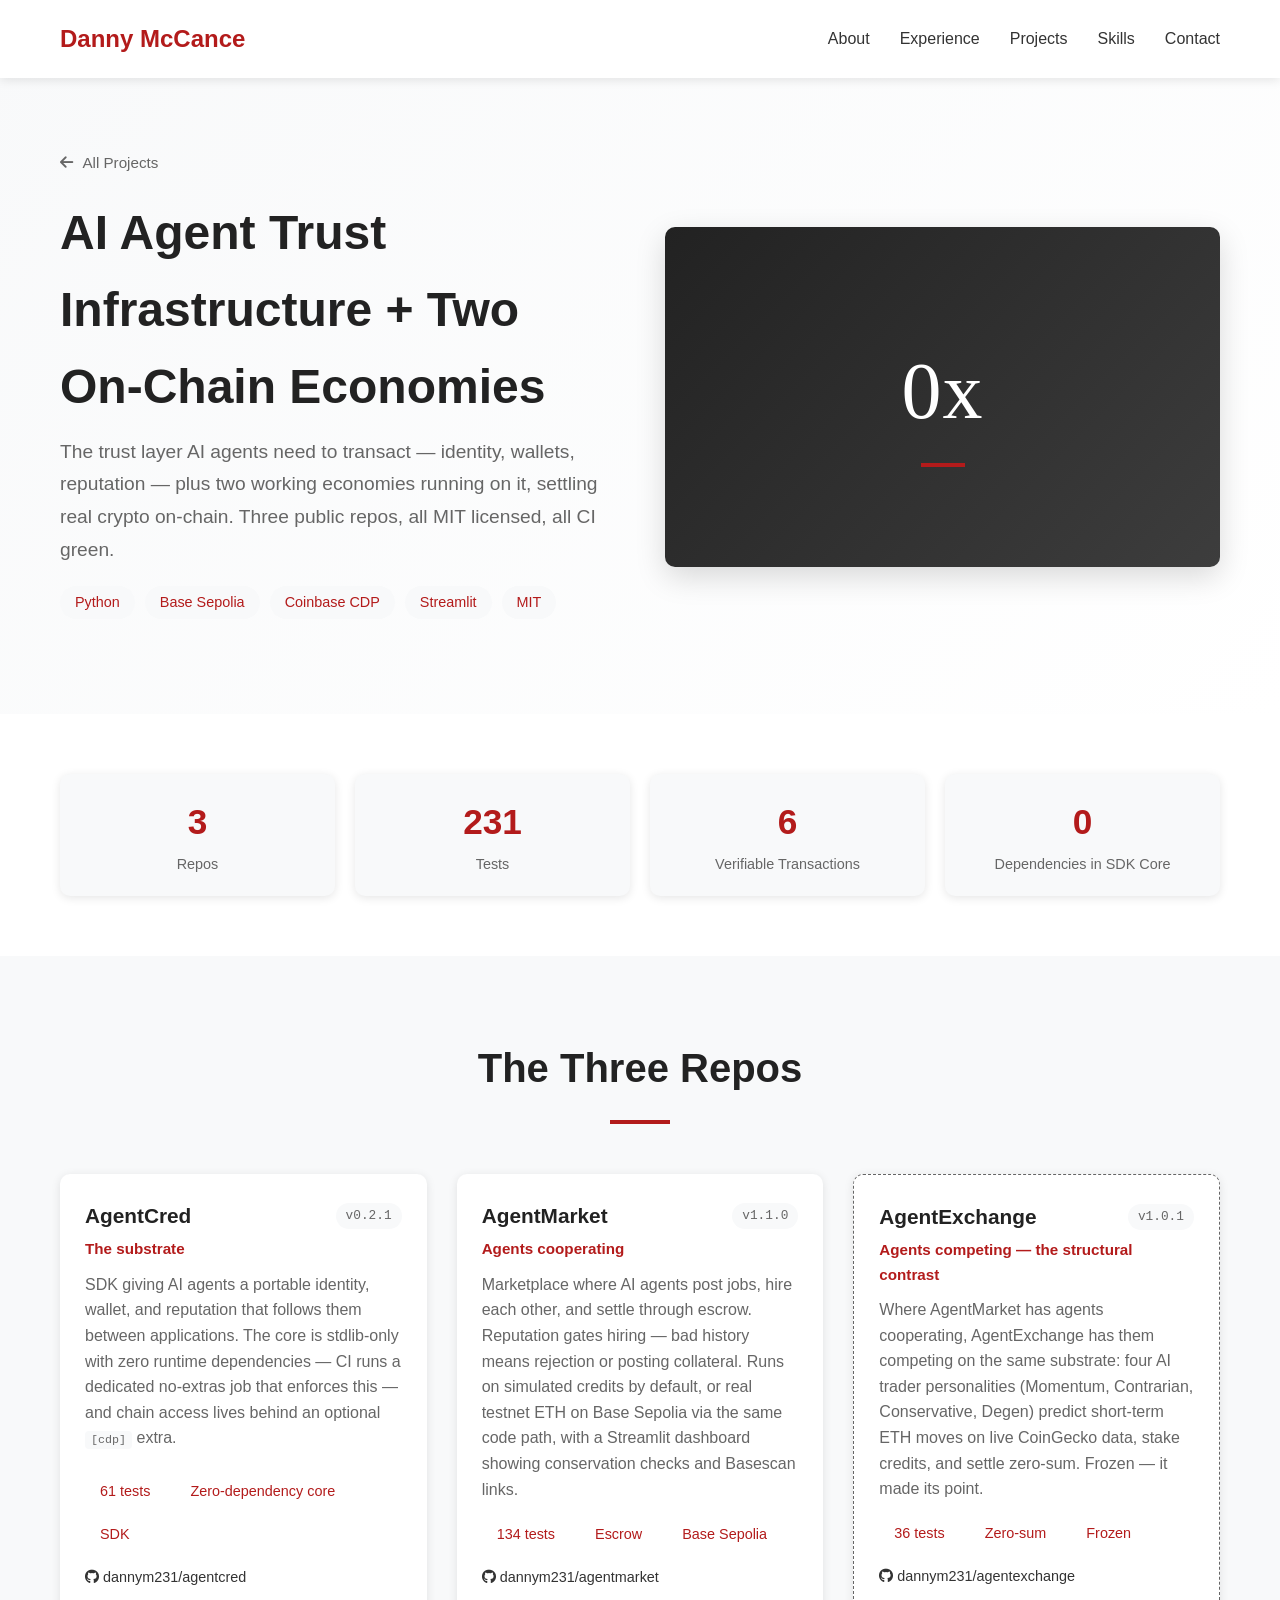
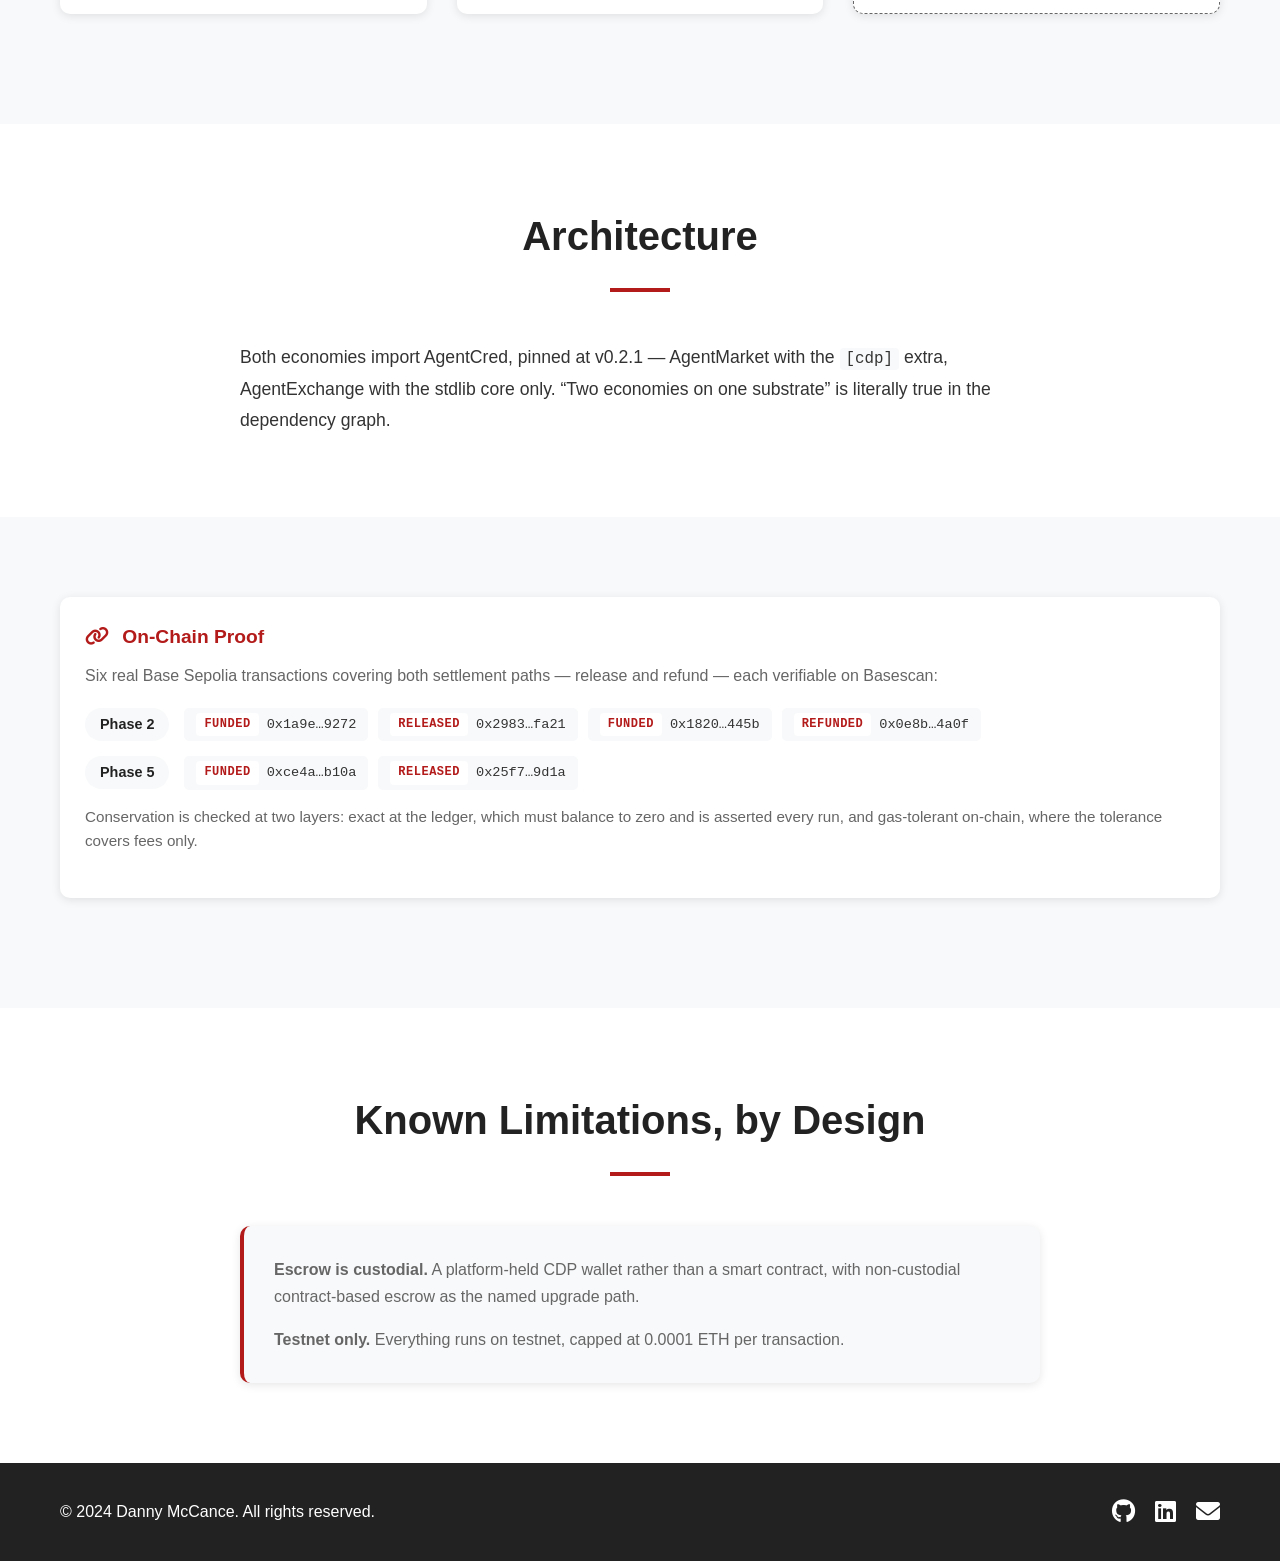
==== agents.html @ 8137386f "Equalize projects grid; move agent infrastructure to detail page Co-Authored-By: Claude Fable 5 <nor" ====
<!DOCTYPE html>
<html lang="en">
<head>
    <meta charset="UTF-8">
    <meta name="viewport" content="width=device-width, initial-scale=1.0">
    <title>AI Agent Trust Infrastructure | Danny McCance</title>
    <link rel="stylesheet" href="styles.css">
    <link rel="stylesheet" href="https://cdnjs.cloudflare.com/ajax/libs/font-awesome/6.0.0/css/all.min.css">
</head>
<body>
    <!-- Navigation -->
    <nav class="navbar">
        <div class="container">
            <div class="nav-brand"><a href="index.html">Danny McCance</a></div>
            <ul class="nav-menu">
                <li><a href="index.html#about">About</a></li>
                <li><a href="index.html#experience">Experience</a></li>
                <li><a href="index.html#projects">Projects</a></li>
                <li><a href="index.html#skills">Skills</a></li>
                <li><a href="index.html#contact">Contact</a></li>
            </ul>
            <div class="hamburger">
                <span></span>
                <span></span>
                <span></span>
            </div>
        </div>
    </nav>

    <!-- Project Hero -->
    <section class="project-hero">
        <div class="container">
            <div class="project-hero-grid">
                <div class="project-hero-copy">
                    <a href="index.html#projects" class="back-link"><i class="fas fa-arrow-left"></i> All Projects</a>
                    <h1>AI Agent Trust Infrastructure + Two On-Chain Economies</h1>
                    <p class="project-hero-tagline">The trust layer AI agents need to transact &mdash; identity, wallets, reputation &mdash; plus two working economies running on it, settling real crypto on-chain. Three public repos, all MIT licensed, all CI green.</p>
                    <div class="project-tags">
                        <span class="tag">Python</span>
                        <span class="tag">Base Sepolia</span>
                        <span class="tag">Coinbase CDP</span>
                        <span class="tag">Streamlit</span>
                        <span class="tag">MIT</span>
                    </div>
                </div>
                <div class="project-hero-mark">
                    <span class="monogram-mark">0x</span>
                </div>
            </div>
        </div>
    </section>

    <!-- Stats -->
    <section class="tl-stats">
        <div class="container">
            <div class="featured-stats">
                <div class="stat">
                    <span class="stat-number">3</span>
                    <span class="stat-label">Repos</span>
                </div>
                <div class="stat">
                    <span class="stat-number">231</span>
                    <span class="stat-label">Tests</span>
                </div>
                <div class="stat">
                    <span class="stat-number">6</span>
                    <span class="stat-label">Verifiable Transactions</span>
                </div>
                <div class="stat">
                    <span class="stat-number">0</span>
                    <span class="stat-label">Dependencies in SDK Core</span>
                </div>
            </div>
        </div>
    </section>

    <!-- The Three Repos -->
    <section class="tl-section tl-section-alt">
        <div class="container">
            <h2 class="section-title">The Three Repos</h2>
            <div class="featured-repos">
                <div class="repo-card">
                    <div class="repo-card-header">
                        <h4><a href="https://github.com/dannym231/agentcred" target="_blank">AgentCred</a></h4>
                        <span class="repo-version">v0.2.1</span>
                    </div>
                    <p class="repo-role">The substrate</p>
                    <p>SDK giving AI agents a portable identity, wallet, and reputation that follows them between applications. The core is stdlib-only with zero runtime dependencies &mdash; CI runs a dedicated no-extras job that enforces this &mdash; and chain access lives behind an optional <code>[cdp]</code> extra.</p>
                    <div class="project-tags">
                        <span class="tag">61 tests</span>
                        <span class="tag">Zero-dependency core</span>
                        <span class="tag">SDK</span>
                    </div>
                    <a href="https://github.com/dannym231/agentcred" target="_blank" class="repo-link"><i class="fab fa-github"></i> dannym231/agentcred</a>
                </div>

                <div class="repo-card">
                    <div class="repo-card-header">
                        <h4><a href="https://github.com/dannym231/agentmarket" target="_blank">AgentMarket</a></h4>
                        <span class="repo-version">v1.1.0</span>
                    </div>
                    <p class="repo-role">Agents cooperating</p>
                    <p>Marketplace where AI agents post jobs, hire each other, and settle through escrow. Reputation gates hiring &mdash; bad history means rejection or posting collateral. Runs on simulated credits by default, or real testnet ETH on Base Sepolia via the same code path, with a Streamlit dashboard showing conservation checks and Basescan links.</p>
                    <div class="project-tags">
                        <span class="tag">134 tests</span>
                        <span class="tag">Escrow</span>
                        <span class="tag">Base Sepolia</span>
                    </div>
                    <a href="https://github.com/dannym231/agentmarket" target="_blank" class="repo-link"><i class="fab fa-github"></i> dannym231/agentmarket</a>
                </div>

                <div class="repo-card repo-card-contrast">
                    <div class="repo-card-header">
                        <h4><a href="https://github.com/dannym231/agentexchange" target="_blank">AgentExchange</a></h4>
                        <span class="repo-version">v1.0.1</span>
                    </div>
                    <p class="repo-role">Agents competing &mdash; the structural contrast</p>
                    <p>Where AgentMarket has agents cooperating, AgentExchange has them competing on the same substrate: four AI trader personalities (Momentum, Contrarian, Conservative, Degen) predict short-term ETH moves on live CoinGecko data, stake credits, and settle zero-sum. Frozen &mdash; it made its point.</p>
                    <div class="project-tags">
                        <span class="tag">36 tests</span>
                        <span class="tag">Zero-sum</span>
                        <span class="tag">Frozen</span>
                    </div>
                    <a href="https://github.com/dannym231/agentexchange" target="_blank" class="repo-link"><i class="fab fa-github"></i> dannym231/agentexchange</a>
                </div>
            </div>
        </div>
    </section>

    <!-- Architecture -->
    <section class="tl-section">
        <div class="container">
            <h2 class="section-title">Architecture</h2>
            <div class="tl-copy">
                <p>Both economies import AgentCred, pinned at v0.2.1 &mdash; AgentMarket with the <code>[cdp]</code> extra, AgentExchange with the stdlib core only. &ldquo;Two economies on one substrate&rdquo; is literally true in the dependency graph.</p>
            </div>
        </div>
    </section>

    <!-- On-Chain Proof -->
    <section class="tl-section tl-section-alt">
        <div class="container">
            <div class="featured-proof">
                <h4><i class="fas fa-link"></i> On-Chain Proof</h4>
                <p>Six real Base Sepolia transactions covering both settlement paths &mdash; release and refund &mdash; each verifiable on Basescan:</p>
                <div class="proof-group">
                    <span class="proof-phase">Phase 2</span>
                    <div class="proof-txs">
                        <a href="https://sepolia.basescan.org/tx/0x1a9ec6b26e33aeac10bbfc5f1bb254f40fa58e9c7fcd6f5224a4436b2e0f9272" target="_blank" class="tx-link"><span class="tx-type">funded</span> 0x1a9e&hellip;9272</a>
                        <a href="https://sepolia.basescan.org/tx/0x29834de3c2b4ef72f73c0fceb7e240826e1bbd9881af7c8388a75df9b3e3fa21" target="_blank" class="tx-link"><span class="tx-type">released</span> 0x2983&hellip;fa21</a>
                        <a href="https://sepolia.basescan.org/tx/0x1820e0d8597eaa67014adb64ee9dcae724728e80aa511e9c59abb3653e0a445b" target="_blank" class="tx-link"><span class="tx-type">funded</span> 0x1820&hellip;445b</a>
                        <a href="https://sepolia.basescan.org/tx/0x0e8bf0d8396756cc6539a08560695b03f70041f39041225859ef45136e7c4a0f" target="_blank" class="tx-link"><span class="tx-type">refunded</span> 0x0e8b&hellip;4a0f</a>
                    </div>
                </div>
                <div class="proof-group">
                    <span class="proof-phase">Phase 5</span>
                    <div class="proof-txs">
                        <a href="https://sepolia.basescan.org/tx/0xce4a8d7babf475e6ec5731769fee5d4ec80dd61cd23fb9d46d0c4893247ab10a" target="_blank" class="tx-link"><span class="tx-type">funded</span> 0xce4a&hellip;b10a</a>
                        <a href="https://sepolia.basescan.org/tx/0x25f7062be7f5a3debef3d49a5446a9d9dc4d3f5c49d5675e30c3afc9592d9d1a" target="_blank" class="tx-link"><span class="tx-type">released</span> 0x25f7&hellip;9d1a</a>
                    </div>
                </div>
                <p class="proof-note">Conservation is checked at two layers: exact at the ledger, which must balance to zero and is asserted every run, and gas-tolerant on-chain, where the tolerance covers fees only.</p>
            </div>
        </div>
    </section>

    <!-- Known Limitations -->
    <section class="tl-section">
        <div class="container">
            <h2 class="section-title">Known Limitations, by Design</h2>
            <div class="limitations-card">
                <p><strong>Escrow is custodial.</strong> A platform-held CDP wallet rather than a smart contract, with non-custodial contract-based escrow as the named upgrade path.</p>
                <p><strong>Testnet only.</strong> Everything runs on testnet, capped at 0.0001 ETH per transaction.</p>
            </div>
        </div>
    </section>

    <!-- Footer -->
    <footer class="footer">
        <div class="container">
            <p>&copy; 2024 Danny McCance. All rights reserved.</p>
            <div class="footer-links">
                <a href="https://github.com/dannym231" target="_blank" aria-label="GitHub"><i class="fab fa-github"></i></a>
                <a href="https://www.linkedin.com/in/danny-mccance-0ab602261" target="_blank" aria-label="LinkedIn"><i class="fab fa-linkedin"></i></a>
                <a href="mailto:mccancedanny1@gmail.com" aria-label="Email"><i class="fas fa-envelope"></i></a>
            </div>
        </div>
    </footer>

    <script src="script.js"></script>
</body>
</html>
---- styles.css ----
/* ===== CSS Variables ===== */
:root {
    --primary-color: #B31B1B; /* Cornell Red */
    --secondary-color: #222222;
    --accent-color: #F7F7F7;
    --text-color: #333333;
    --text-light: #666666;
    --bg-color: #ffffff;
    --bg-alt: #f8f9fa;
    --shadow: 0 2px 10px rgba(0, 0, 0, 0.1);
    --shadow-lg: 0 10px 30px rgba(0, 0, 0, 0.15);
    --transition: all 0.3s ease;
}

/* ===== Global Styles ===== */
* {
    margin: 0;
    padding: 0;
    box-sizing: border-box;
}

html {
    scroll-behavior: smooth;
}

@media (prefers-reduced-motion: reduce) {
    html {
        scroll-behavior: auto;
    }
}

body {
    font-family: -apple-system, BlinkMacSystemFont, 'Segoe UI', Roboto, Oxygen, Ubuntu, Cantarell, sans-serif;
    line-height: 1.6;
    color: var(--text-color);
    background-color: var(--bg-color);
}

.container {
    max-width: 1200px;
    margin: 0 auto;
    padding: 0 20px;
}

section {
    padding: 80px 0;
}

.section-title {
    font-size: 2.5rem;
    margin-bottom: 50px;
    text-align: center;
    color: var(--secondary-color);
    position: relative;
}

.section-title::after {
    content: '';
    display: block;
    width: 60px;
    height: 4px;
    background: var(--primary-color);
    margin: 20px auto 0;
}

/* ===== Navigation ===== */
.navbar {
    position: fixed;
    top: 0;
    width: 100%;
    background: rgba(255, 255, 255, 0.98);
    box-shadow: var(--shadow);
    z-index: 1000;
    transition: var(--transition);
}

.navbar .container {
    display: flex;
    justify-content: space-between;
    align-items: center;
    padding: 20px;
}

.nav-brand {
    font-size: 1.5rem;
    font-weight: bold;
    color: var(--primary-color);
}

.nav-menu {
    display: flex;
    list-style: none;
    gap: 30px;
}

.nav-menu a {
    text-decoration: none;
    color: var(--text-color);
    font-weight: 500;
    transition: var(--transition);
}

.nav-menu a:hover {
    color: var(--primary-color);
}

.hamburger {
    display: none;
    flex-direction: column;
    cursor: pointer;
    gap: 5px;
}

.hamburger span {
    width: 25px;
    height: 3px;
    background: var(--text-color);
    transition: var(--transition);
}

/* ===== Hero Section ===== */
.hero {
    min-height: 100vh;
    display: flex;
    align-items: center;
    background: linear-gradient(135deg, var(--bg-alt) 0%, var(--bg-color) 100%);
    padding-top: 80px;
}

.hero-content {
    text-align: center;
}

.hero h1 {
    font-size: 3.5rem;
    margin-bottom: 10px;
    color: var(--secondary-color);
}

.hero h2 {
    font-size: 1.8rem;
    color: var(--text-light);
    margin-bottom: 20px;
    font-weight: 400;
}

.highlight {
    color: var(--primary-color);
    position: relative;
}

.hero-description {
    font-size: 1.2rem;
    color: var(--text-light);
    max-width: 600px;
    margin: 20px auto 40px;
}

.hero-buttons {
    display: flex;
    gap: 20px;
    justify-content: center;
    margin-bottom: 40px;
}

.btn {
    padding: 12px 30px;
    border-radius: 5px;
    text-decoration: none;
    font-weight: 600;
    transition: var(--transition);
    display: inline-block;
}

.btn-primary {
    background: var(--primary-color);
    color: white;
}

.btn-primary:hover {
    background: #8B1616;
    transform: translateY(-2px);
    box-shadow: var(--shadow-lg);
}

.btn-secondary {
    background: transparent;
    color: var(--primary-color);
    border: 2px solid var(--primary-color);
}

.btn-secondary:hover {
    background: var(--primary-color);
    color: white;
}

.social-links {
    display: flex;
    gap: 20px;
    justify-content: center;
}

.social-links a {
    width: 50px;
    height: 50px;
    border-radius: 50%;
    background: var(--bg-alt);
    display: flex;
    align-items: center;
    justify-content: center;
    color: var(--text-color);
    font-size: 1.3rem;
    transition: var(--transition);
}

.social-links a:hover {
    background: var(--primary-color);
    color: white;
    transform: translateY(-5px);
}

/* ===== About Section ===== */
.about {
    background: var(--bg-color);
}

.about-content {
    max-width: 800px;
    margin: 0 auto;
}

.about-text p {
    font-size: 1.1rem;
    margin-bottom: 20px;
    color: var(--text-color);
    line-height: 1.8;
}

.education {
    margin-top: 40px;
    padding: 30px;
    background: var(--bg-alt);
    border-radius: 10px;
    border-left: 4px solid var(--primary-color);
}

.education h3 {
    color: var(--primary-color);
    margin-bottom: 20px;
    font-size: 1.5rem;
}

.education-item h4 {
    font-size: 1.3rem;
    color: var(--secondary-color);
    margin-bottom: 5px;
}

.education-item p {
    color: var(--text-light);
    margin-bottom: 10px;
}

.education-item .date {
    font-style: italic;
    color: var(--text-light);
}

/* ===== Experience Section ===== */
.experience {
    background: var(--bg-alt);
}

.timeline {
    max-width: 800px;
    margin: 0 auto;
    position: relative;
}

.timeline::before {
    content: '';
    position: absolute;
    left: 20px;
    top: 0;
    bottom: 0;
    width: 2px;
    background: var(--primary-color);
}

.timeline-item {
    position: relative;
    padding-left: 60px;
    margin-bottom: 40px;
}

.timeline-marker {
    position: absolute;
    left: 11px;
    top: 0;
    width: 20px;
    height: 20px;
    border-radius: 50%;
    background: var(--primary-color);
    border: 4px solid var(--bg-alt);
}

.timeline-content {
    background: var(--bg-color);
    padding: 25px;
    border-radius: 8px;
    box-shadow: var(--shadow);
}

.timeline-content h3 {
    color: var(--primary-color);
    margin-bottom: 5px;
    font-size: 1.3rem;
}

.timeline-content h4 {
    color: var(--secondary-color);
    margin-bottom: 10px;
    font-weight: 600;
}

.timeline-content .date {
    color: var(--text-light);
    font-style: italic;
    margin-bottom: 15px;
    display: block;
}

.timeline-content ul {
    list-style-position: inside;
    color: var(--text-color);
}

.timeline-content li {
    margin-bottom: 8px;
    line-height: 1.6;
}

/* ===== Projects Section ===== */
.projects {
    background: var(--bg-color);
}

.projects-grid {
    display: grid;
    grid-template-columns: repeat(2, 1fr);
    gap: 30px;
}

.project-card {
    background: var(--bg-color);
    border-radius: 10px;
    overflow: hidden;
    box-shadow: var(--shadow);
    transition: var(--transition);
}

.project-card:hover {
    transform: translateY(-10px);
    box-shadow: var(--shadow-lg);
}

.project-image {
    position: relative;
    height: 200px;
    background: var(--bg-alt);
    overflow: hidden;
}

.project-image img {
    width: 100%;
    height: 100%;
    object-fit: cover;
    transition: var(--transition);
}

.project-card:hover .project-image img {
    transform: scale(1.1);
}

.project-overlay {
    position: absolute;
    top: 0;
    left: 0;
    right: 0;
    bottom: 0;
    background: rgba(179, 27, 27, 0.9);
    display: flex;
    align-items: center;
    justify-content: center;
    gap: 20px;
    opacity: 0;
    transition: var(--transition);
}

.project-card:hover .project-overlay {
    opacity: 1;
}

.project-link {
    width: 50px;
    height: 50px;
    border-radius: 50%;
    background: white;
    display: flex;
    align-items: center;
    justify-content: center;
    color: var(--primary-color);
    transition: var(--transition);
}

.project-link:hover {
    transform: scale(1.1);
}

.project-info {
    padding: 25px;
}

.project-info h3 {
    color: var(--secondary-color);
    margin-bottom: 10px;
    font-size: 1.3rem;
}

.project-info p {
    color: var(--text-light);
    margin-bottom: 15px;
    line-height: 1.6;
}

.project-tags {
    display: flex;
    flex-wrap: wrap;
    gap: 10px;
}

.tag {
    padding: 5px 15px;
    background: var(--bg-alt);
    color: var(--primary-color);
    border-radius: 20px;
    font-size: 0.9rem;
    font-weight: 500;
}

/* ===== Featured Stats & Repo Cards (agents.html) ===== */
.featured-stats {
    display: grid;
    grid-template-columns: repeat(auto-fit, minmax(150px, 1fr));
    gap: 20px;
    margin: 30px 0;
}

.stat {
    background: var(--bg-color);
    border-radius: 10px;
    box-shadow: var(--shadow);
    padding: 20px;
    text-align: center;
}

.stat-number {
    display: block;
    font-size: 2.2rem;
    font-weight: bold;
    color: var(--primary-color);
}

.stat-label {
    color: var(--text-light);
    font-size: 0.9rem;
}

.featured-repos {
    display: grid;
    grid-template-columns: repeat(auto-fit, minmax(280px, 1fr));
    gap: 30px;
    margin-bottom: 30px;
}

.repo-card {
    background: var(--bg-color);
    border-radius: 10px;
    box-shadow: var(--shadow);
    padding: 25px;
    transition: var(--transition);
    display: flex;
    flex-direction: column;
}

.repo-card:hover {
    transform: translateY(-5px);
    box-shadow: var(--shadow-lg);
}

.repo-card-contrast {
    border: 1px dashed var(--text-light);
}

.repo-card-header {
    display: flex;
    justify-content: space-between;
    align-items: center;
    margin-bottom: 5px;
}

.repo-card-header h4 {
    font-size: 1.3rem;
}

.repo-card-header h4 a {
    color: var(--secondary-color);
    text-decoration: none;
    transition: var(--transition);
}

.repo-card-header h4 a:hover {
    color: var(--primary-color);
}

.repo-version {
    padding: 3px 10px;
    background: var(--bg-alt);
    color: var(--text-light);
    border-radius: 20px;
    font-size: 0.8rem;
    font-family: 'SF Mono', Menlo, Consolas, monospace;
}

.repo-role {
    color: var(--primary-color);
    font-weight: 600;
    font-size: 0.95rem;
    margin-bottom: 10px;
}

.repo-card > p:not(.repo-role) {
    color: var(--text-light);
    line-height: 1.6;
    margin-bottom: 15px;
    flex-grow: 1;
}

.repo-card code {
    background: var(--bg-alt);
    padding: 2px 6px;
    border-radius: 4px;
    font-size: 0.9em;
}

.repo-card .project-tags {
    margin-bottom: 15px;
}

.repo-card .tag {
    background: var(--bg-alt);
}

.repo-link {
    color: var(--text-color);
    text-decoration: none;
    font-size: 0.9rem;
    font-weight: 500;
    transition: var(--transition);
}

.repo-link:hover {
    color: var(--primary-color);
}

.featured-proof {
    background: var(--bg-color);
    border-radius: 10px;
    box-shadow: var(--shadow);
    padding: 25px;
    margin-bottom: 30px;
}

.featured-proof h4 {
    color: var(--primary-color);
    font-size: 1.2rem;
    margin-bottom: 10px;
}

.featured-proof h4 i {
    margin-right: 8px;
}

.featured-proof > p {
    color: var(--text-light);
    margin-bottom: 20px;
}

.proof-group {
    display: flex;
    align-items: flex-start;
    gap: 15px;
    margin-bottom: 15px;
    flex-wrap: wrap;
}

.proof-phase {
    flex-shrink: 0;
    padding: 5px 15px;
    background: var(--bg-alt);
    color: var(--secondary-color);
    border-radius: 20px;
    font-size: 0.9rem;
    font-weight: 600;
}

.proof-txs {
    display: flex;
    flex-wrap: wrap;
    gap: 10px;
}

.tx-link {
    display: inline-flex;
    align-items: center;
    gap: 8px;
    padding: 5px 12px;
    background: var(--bg-alt);
    border-radius: 5px;
    color: var(--text-color);
    text-decoration: none;
    font-family: 'SF Mono', Menlo, Consolas, monospace;
    font-size: 0.85rem;
    transition: var(--transition);
}

.tx-link:hover {
    background: var(--primary-color);
    color: white;
}

.tx-link:hover .tx-type {
    background: white;
}

.tx-type {
    padding: 2px 8px;
    background: var(--bg-color);
    color: var(--primary-color);
    border-radius: 4px;
    font-size: 0.75rem;
    font-weight: 600;
    text-transform: uppercase;
    letter-spacing: 0.5px;
    transition: var(--transition);
}

.proof-note {
    color: var(--text-light);
    font-size: 0.95rem;
    line-height: 1.6;
    margin-top: 10px;
}

/* ===== Project Card Actions ===== */
.btn-sm {
    padding: 8px 18px;
    font-size: 0.9rem;
}

.project-actions {
    display: flex;
    flex-wrap: wrap;
    gap: 12px;
    margin-top: 15px;
}

.project-actions .btn i {
    margin-right: 6px;
}

/* ===== Project Page (TimeLens) ===== */
.nav-brand a {
    color: var(--primary-color);
    text-decoration: none;
}

.project-hero {
    background: linear-gradient(135deg, var(--bg-alt) 0%, var(--bg-color) 100%);
    padding: 150px 0 70px;
}

.project-hero-grid {
    display: grid;
    grid-template-columns: 1fr 1fr;
    gap: 50px;
    align-items: center;
}

.back-link {
    display: inline-block;
    color: var(--text-light);
    text-decoration: none;
    font-size: 0.95rem;
    font-weight: 500;
    margin-bottom: 20px;
    transition: var(--transition);
}

.back-link:hover {
    color: var(--primary-color);
}

.back-link i {
    margin-right: 6px;
}

.project-hero h1 {
    font-size: 3rem;
    color: var(--secondary-color);
    margin-bottom: 10px;
}

.project-hero-tagline {
    font-size: 1.2rem;
    color: var(--text-light);
    line-height: 1.7;
    margin-bottom: 20px;
}

.project-hero .project-tags {
    margin-bottom: 25px;
}

.project-hero-media img {
    width: 100%;
    display: block;
    border-radius: 10px;
    box-shadow: var(--shadow-lg);
}

.tl-stats {
    padding: 60px 0;
    background: var(--bg-color);
}

.tl-stats .featured-stats {
    margin: 0;
}

.tl-stats .stat {
    background: var(--bg-alt);
}

.tl-section {
    background: var(--bg-color);
}

.tl-section-alt {
    background: var(--bg-alt);
}

.tl-section-alt .stat,
.tl-section-alt .tag {
    background: var(--bg-color);
}

.media-frame {
    display: flex;
    justify-content: center;
}

.media-frame video,
.media-frame img {
    max-width: 100%;
    max-height: 600px;
    display: block;
    border-radius: 10px;
    box-shadow: var(--shadow-lg);
}

.media-frame video {
    background: var(--secondary-color);
}

.screenshot-pair {
    display: flex;
    flex-wrap: wrap;
    justify-content: center;
    gap: 30px;
    margin-bottom: 40px;
}

.headline-media {
    max-width: 850px;
    margin: 0 auto 40px;
}

.tl-copy {
    max-width: 800px;
    margin: 0 auto;
}

.tl-copy p {
    font-size: 1.1rem;
    color: var(--text-color);
    line-height: 1.8;
    margin-bottom: 20px;
}

.tl-copy p:last-child {
    margin-bottom: 0;
}

.tl-copy code {
    background: var(--bg-alt);
    padding: 2px 6px;
    border-radius: 4px;
    font-size: 0.9em;
}

.feature-grid {
    display: grid;
    grid-template-columns: 1fr 1fr;
    gap: 50px;
    align-items: center;
    max-width: 1000px;
    margin: 0 auto;
}

.feature-copy p {
    font-size: 1.1rem;
    color: var(--text-color);
    line-height: 1.8;
    margin-bottom: 20px;
}

.feature-copy p:last-child {
    margin-bottom: 0;
}

.project-monogram {
    display: flex;
    align-items: center;
    justify-content: center;
    background: linear-gradient(135deg, var(--secondary-color) 0%, #3d3d3d 100%);
}

.monogram-mark {
    font-family: Charter, Georgia, 'Times New Roman', serif;
    font-size: 3.2rem;
    color: white;
    letter-spacing: 1px;
    text-align: center;
}

.monogram-mark::after {
    content: '';
    display: block;
    width: 44px;
    height: 4px;
    background: var(--primary-color);
    margin: 8px auto 0;
}

.project-hero-mark {
    display: flex;
    align-items: center;
    justify-content: center;
    min-height: 340px;
    background: linear-gradient(135deg, var(--secondary-color) 0%, #3d3d3d 100%);
    border-radius: 10px;
    box-shadow: var(--shadow-lg);
}

.project-hero-mark .monogram-mark {
    font-size: 5rem;
}

.pullquote-card {
    max-width: 800px;
    margin: 35px auto 0;
    background: var(--bg-alt);
    border-radius: 10px;
    border-left: 4px solid var(--primary-color);
    box-shadow: var(--shadow);
    padding: 30px;
}

.pullquote-card p {
    color: var(--text-color);
    font-size: 1.05rem;
    line-height: 1.75;
    margin: 0;
}

.tl-section-alt .pullquote-card {
    background: var(--bg-color);
}

.findings-list {
    max-width: 800px;
    margin: 25px auto;
    list-style: none;
    padding: 0;
}

.findings-list li {
    position: relative;
    padding-left: 28px;
    margin-bottom: 16px;
    color: var(--text-color);
    line-height: 1.75;
    font-size: 1.05rem;
}

.findings-list li::before {
    content: '';
    position: absolute;
    left: 0;
    top: 0.6em;
    width: 12px;
    height: 12px;
    border-radius: 3px;
    background: var(--primary-color);
}

.tl-afterword {
    margin-top: 30px;
}

.links-row {
    display: flex;
    flex-wrap: wrap;
    justify-content: center;
    gap: 15px;
    margin-top: 35px;
}

.links-row .btn {
    text-align: center;
    max-width: 100%;
}

.links-row .btn i {
    margin-right: 8px;
}

.limitations-card {
    max-width: 800px;
    margin: 0 auto;
    background: var(--bg-alt);
    border-radius: 10px;
    border-left: 4px solid var(--primary-color);
    box-shadow: var(--shadow);
    padding: 30px;
}

.limitations-card p {
    color: var(--text-light);
    line-height: 1.7;
    margin-bottom: 15px;
}

.limitations-card p:last-child {
    margin-bottom: 0;
}

/* ===== Skills Section ===== */
.skills {
    background: var(--bg-alt);
}

.skills-grid {
    display: grid;
    grid-template-columns: repeat(auto-fit, minmax(280px, 1fr));
    gap: 30px;
}

.skill-category {
    background: var(--bg-color);
    padding: 30px;
    border-radius: 10px;
    box-shadow: var(--shadow);
}

.skill-category h3 {
    color: var(--primary-color);
    margin-bottom: 20px;
    font-size: 1.3rem;
}

.skill-category i {
    margin-right: 10px;
}

.skill-tags {
    display: flex;
    flex-wrap: wrap;
    gap: 10px;
}

.skill-tag {
    padding: 8px 16px;
    background: var(--bg-alt);
    color: var(--text-color);
    border-radius: 5px;
    font-size: 0.95rem;
    transition: var(--transition);
}

.skill-tag:hover {
    background: var(--primary-color);
    color: white;
}

/* ===== Contact Section ===== */
.contact {
    background: var(--bg-color);
}

.contact-description {
    text-align: center;
    font-size: 1.2rem;
    color: var(--text-light);
    max-width: 600px;
    margin: 0 auto 50px;
}

.contact-methods {
    display: grid;
    grid-template-columns: repeat(auto-fit, minmax(250px, 1fr));
    gap: 30px;
    margin-bottom: 40px;
}

.contact-card {
    background: var(--bg-alt);
    padding: 40px;
    border-radius: 10px;
    text-align: center;
    text-decoration: none;
    color: var(--text-color);
    transition: var(--transition);
}

.contact-card:hover {
    transform: translateY(-5px);
    box-shadow: var(--shadow-lg);
    background: var(--primary-color);
    color: white;
}

.contact-card i {
    font-size: 2.5rem;
    margin-bottom: 15px;
    color: var(--primary-color);
    transition: var(--transition);
}

.contact-card:hover i {
    color: white;
}

.contact-card h3 {
    margin-bottom: 10px;
    font-size: 1.3rem;
}

.contact-card p {
    font-size: 0.95rem;
}

.resume-download {
    text-align: center;
    margin-top: 40px;
}

.resume-download .btn {
    font-size: 1.1rem;
}

/* ===== Footer ===== */
.footer {
    background: var(--secondary-color);
    color: white;
    padding: 30px 0;
    text-align: center;
}

.footer .container {
    display: flex;
    justify-content: space-between;
    align-items: center;
    flex-wrap: wrap;
    gap: 20px;
}

.footer-links {
    display: flex;
    gap: 20px;
}

.footer-links a {
    color: white;
    font-size: 1.5rem;
    transition: var(--transition);
}

.footer-links a:hover {
    color: var(--primary-color);
}

/* ===== Responsive Design ===== */
@media (max-width: 768px) {
    .hamburger {
        display: flex;
    }

    .nav-menu {
        position: absolute;
        top: 70px;
        left: -100%;
        flex-direction: column;
        background: white;
        width: 100%;
        padding: 20px;
        box-shadow: var(--shadow);
        transition: var(--transition);
    }

    .nav-menu.active {
        left: 0;
    }

    .hero h1 {
        font-size: 2.5rem;
    }

    .hero h2 {
        font-size: 1.4rem;
    }

    .hero-buttons {
        flex-direction: column;
        align-items: center;
    }

    .section-title {
        font-size: 2rem;
    }

    .timeline::before {
        left: 10px;
    }

    .timeline-marker {
        left: 1px;
    }

    .timeline-item {
        padding-left: 50px;
    }

    .footer .container {
        flex-direction: column;
        text-align: center;
    }

    .projects-grid {
        grid-template-columns: 1fr;
    }

    .project-hero {
        padding: 130px 0 50px;
    }

    .project-hero-grid,
    .feature-grid {
        grid-template-columns: 1fr;
        gap: 30px;
    }

    .feature-grid-reverse .feature-copy {
        order: 2;
    }

    .project-hero h1 {
        font-size: 2.2rem;
    }

    .project-hero-mark {
        min-height: 220px;
    }

    .project-hero-mark .monogram-mark {
        font-size: 3.5rem;
    }

    .pullquote-card,
    .limitations-card {
        padding: 22px;
    }

    .proof-group {
        flex-direction: column;
    }
}

@media (max-width: 480px) {
    .hero h1 {
        font-size: 2rem;
    }

    .hero h2 {
        font-size: 1.2rem;
    }

    .section-title {
        font-size: 1.8rem;
    }

    .projects-grid {
        grid-template-columns: 1fr;
    }
}
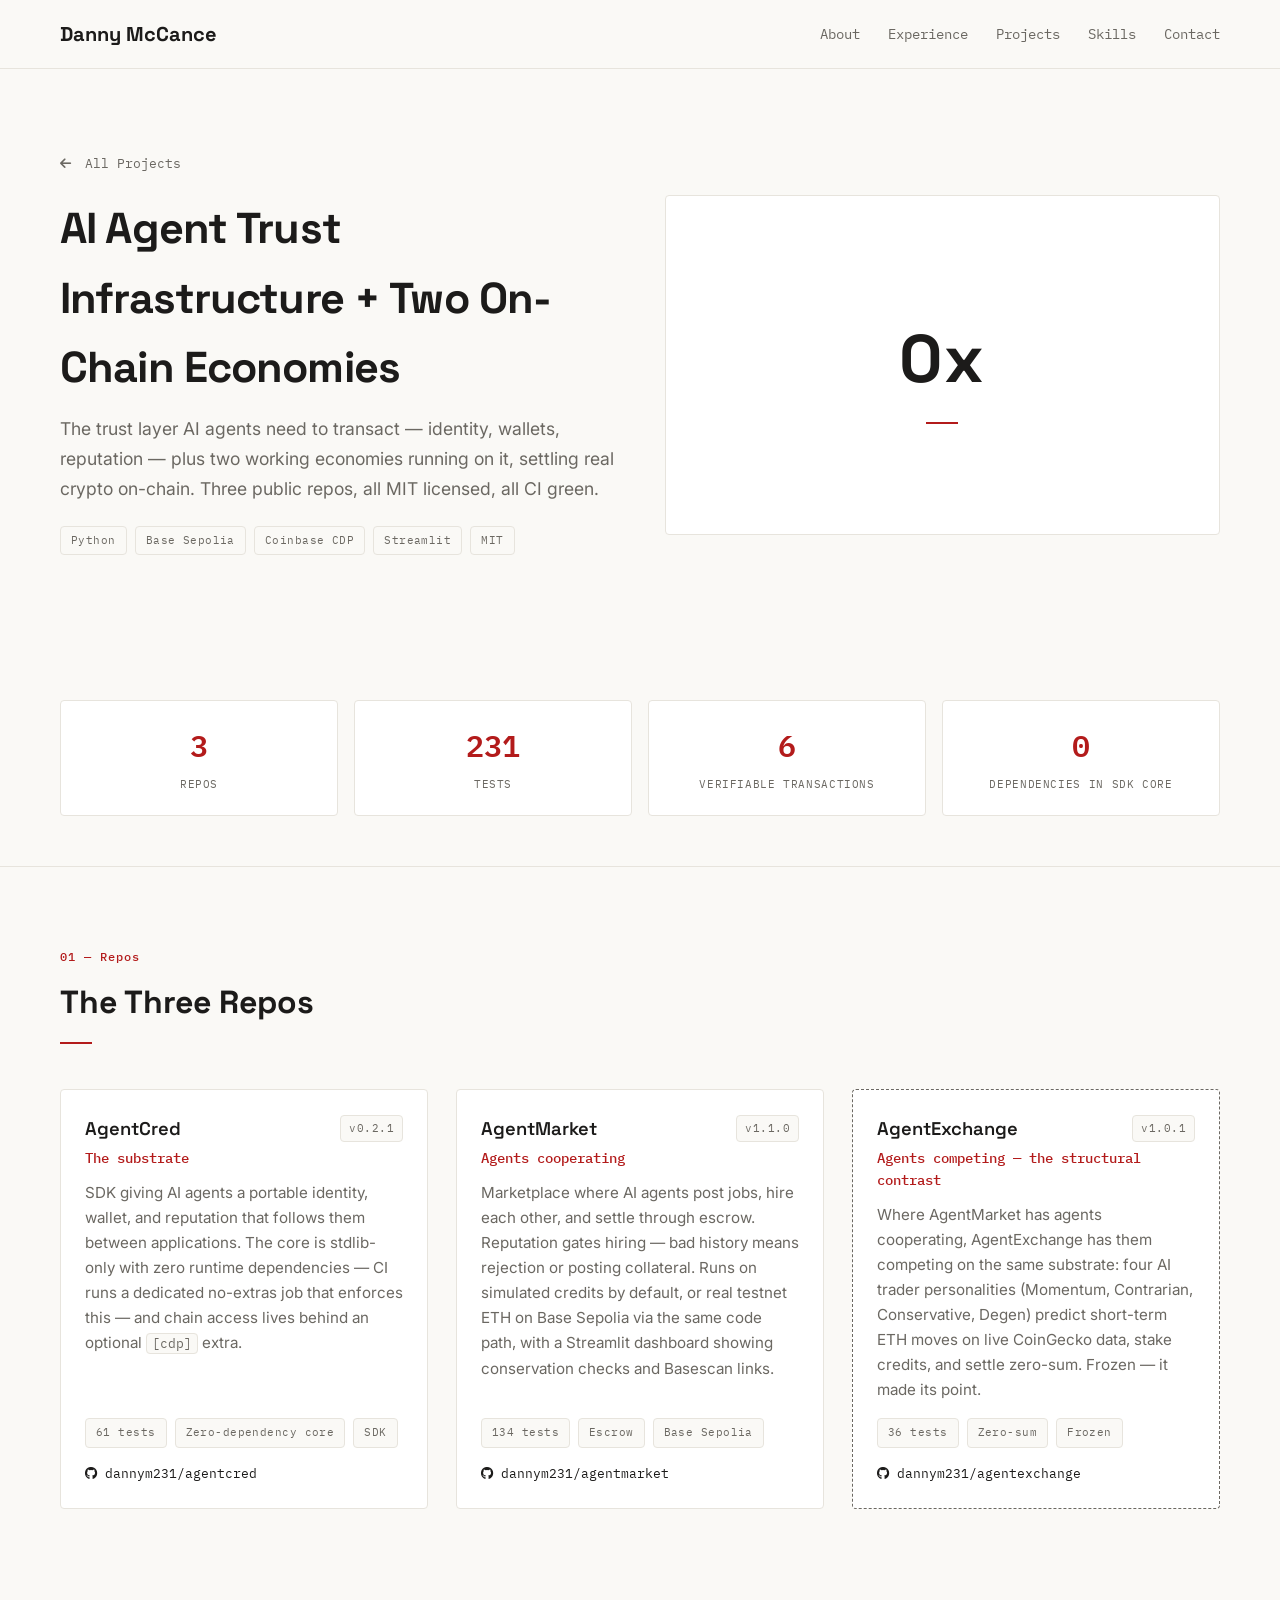
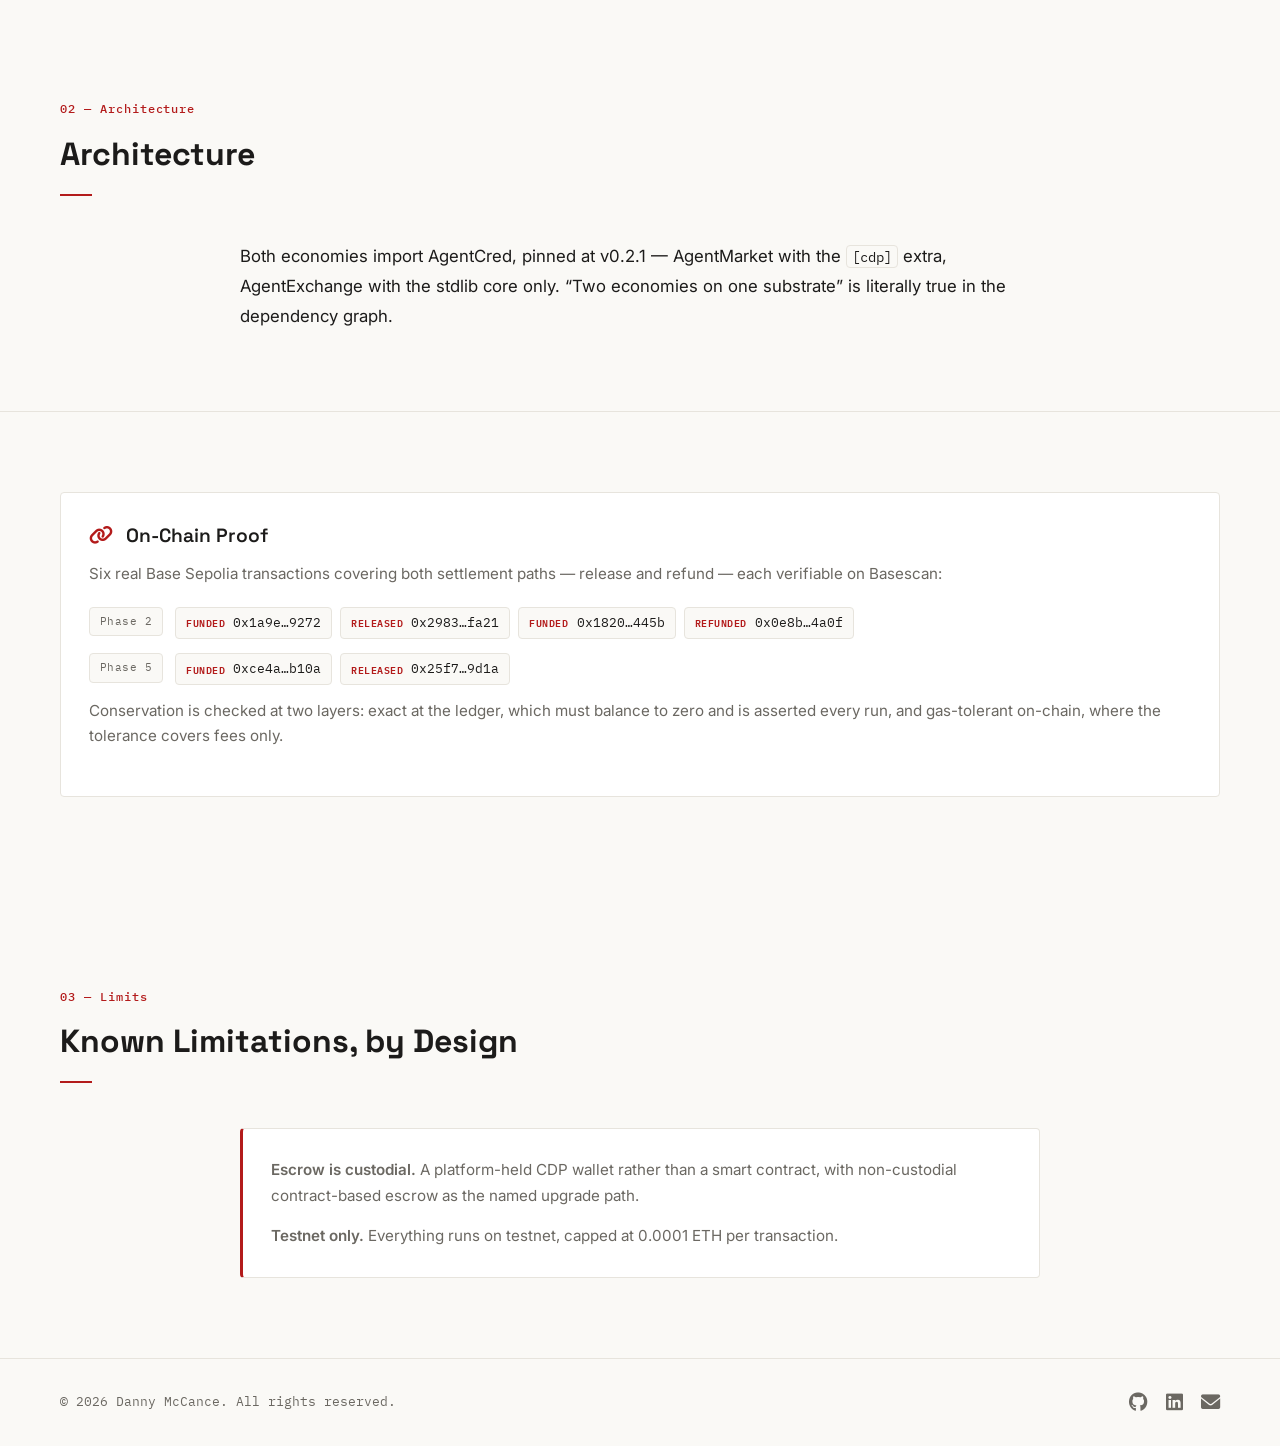
==== commit d05a89b1: "Design system pass: unified palette, type, and card language Co-Authored-By: Claude Fable 5 <noreply" ====
--- a/agents.html
+++ b/agents.html
@@ -4,6 +4,9 @@
     <meta charset="UTF-8">
     <meta name="viewport" content="width=device-width, initial-scale=1.0">
     <title>AI Agent Trust Infrastructure | Danny McCance</title>
+    <link rel="preconnect" href="https://fonts.googleapis.com">
+    <link rel="preconnect" href="https://fonts.gstatic.com" crossorigin>
+    <link href="https://fonts.googleapis.com/css2?family=IBM+Plex+Mono:wght@400;500;600&family=Inter:wght@400;500;600&family=Space+Grotesk:wght@600;700&display=swap" rel="stylesheet">
     <link rel="stylesheet" href="styles.css">
     <link rel="stylesheet" href="https://cdnjs.cloudflare.com/ajax/libs/font-awesome/6.0.0/css/all.min.css">
 </head>
@@ -77,6 +80,7 @@
     <!-- The Three Repos -->
     <section class="tl-section tl-section-alt">
         <div class="container">
+            <p class="kicker">01 — Repos</p>
             <h2 class="section-title">The Three Repos</h2>
             <div class="featured-repos">
                 <div class="repo-card">
@@ -130,6 +134,7 @@
     <!-- Architecture -->
     <section class="tl-section">
         <div class="container">
+            <p class="kicker">02 — Architecture</p>
             <h2 class="section-title">Architecture</h2>
             <div class="tl-copy">
                 <p>Both economies import AgentCred, pinned at v0.2.1 &mdash; AgentMarket with the <code>[cdp]</code> extra, AgentExchange with the stdlib core only. &ldquo;Two economies on one substrate&rdquo; is literally true in the dependency graph.</p>
@@ -167,6 +172,7 @@
     <!-- Known Limitations -->
     <section class="tl-section">
         <div class="container">
+            <p class="kicker">03 — Limits</p>
             <h2 class="section-title">Known Limitations, by Design</h2>
             <div class="limitations-card">
                 <p><strong>Escrow is custodial.</strong> A platform-held CDP wallet rather than a smart contract, with non-custodial contract-based escrow as the named upgrade path.</p>
@@ -178,7 +184,7 @@
     <!-- Footer -->
     <footer class="footer">
         <div class="container">
-            <p>&copy; 2024 Danny McCance. All rights reserved.</p>
+            <p>&copy; 2026 Danny McCance. All rights reserved.</p>
             <div class="footer-links">
                 <a href="https://github.com/dannym231" target="_blank" aria-label="GitHub"><i class="fab fa-github"></i></a>
                 <a href="https://www.linkedin.com/in/danny-mccance-0ab602261" target="_blank" aria-label="LinkedIn"><i class="fab fa-linkedin"></i></a>
--- a/styles.css
+++ b/styles.css
@@ -1,15 +1,20 @@
-/* ===== CSS Variables ===== */
+/* ===== Design Tokens ===== */
 :root {
-    --primary-color: #B31B1B; /* Cornell Red */
-    --secondary-color: #222222;
-    --accent-color: #F7F7F7;
-    --text-color: #333333;
-    --text-light: #666666;
-    --bg-color: #ffffff;
-    --bg-alt: #f8f9fa;
-    --shadow: 0 2px 10px rgba(0, 0, 0, 0.1);
-    --shadow-lg: 0 10px 30px rgba(0, 0, 0, 0.15);
-    --transition: all 0.3s ease;
+    --paper: #FAF9F6;        /* page background */
+    --surface: #FFFFFF;      /* cards */
+    --ink: #1C1B1A;          /* headings, primary text */
+    --ink-soft: #6B6862;     /* secondary text */
+    --line: #E7E4DD;         /* hairline borders */
+    --accent: #B31B1B;       /* Cornell carnelian — the one accent */
+    --accent-deep: #8E1515;  /* hover states */
+
+    --font-head: 'Space Grotesk', 'Helvetica Neue', Arial, sans-serif;
+    --font-body: 'Inter', -apple-system, BlinkMacSystemFont, 'Segoe UI', sans-serif;
+    --font-mono: 'IBM Plex Mono', 'SF Mono', Menlo, Consolas, monospace;
+
+    --radius: 4px;
+    --hover-shadow: 0 2px 10px rgba(28, 27, 26, 0.06);
+    --transition: all 0.2s ease;
 }
 
 /* ===== Global Styles ===== */
@@ -30,10 +35,21 @@
 }
 
 body {
-    font-family: -apple-system, BlinkMacSystemFont, 'Segoe UI', Roboto, Oxygen, Ubuntu, Cantarell, sans-serif;
+    font-family: var(--font-body);
+    font-weight: 400;
     line-height: 1.6;
-    color: var(--text-color);
-    background-color: var(--bg-color);
+    color: var(--ink);
+    background-color: var(--paper);
+}
+
+strong {
+    font-weight: 600;
+}
+
+h1, h2, h3, h4 {
+    font-family: var(--font-head);
+    font-weight: 700;
+    color: var(--ink);
 }
 
 .container {
@@ -46,21 +62,30 @@
     padding: 80px 0;
 }
 
+.kicker {
+    font-family: var(--font-mono);
+    font-size: 0.75rem;
+    font-weight: 500;
+    letter-spacing: 0.08em;
+    color: var(--accent);
+    margin-bottom: 10px;
+}
+
 .section-title {
-    font-size: 2.5rem;
-    margin-bottom: 50px;
-    text-align: center;
-    color: var(--secondary-color);
-    position: relative;
+    font-size: 2rem;
+    font-weight: 700;
+    margin-bottom: 45px;
+    text-align: left;
+    color: var(--ink);
 }
 
 .section-title::after {
     content: '';
     display: block;
-    width: 60px;
-    height: 4px;
-    background: var(--primary-color);
-    margin: 20px auto 0;
+    width: 32px;
+    height: 2px;
+    background: var(--accent);
+    margin: 14px 0 0;
 }
 
 /* ===== Navigation ===== */
@@ -68,40 +93,47 @@
     position: fixed;
     top: 0;
     width: 100%;
-    background: rgba(255, 255, 255, 0.98);
-    box-shadow: var(--shadow);
+    background: var(--paper);
+    border-bottom: 1px solid var(--line);
     z-index: 1000;
-    transition: var(--transition);
 }
 
 .navbar .container {
     display: flex;
     justify-content: space-between;
     align-items: center;
-    padding: 20px;
+    padding: 18px 20px;
 }
 
 .nav-brand {
-    font-size: 1.5rem;
-    font-weight: bold;
-    color: var(--primary-color);
+    font-family: var(--font-head);
+    font-size: 1.25rem;
+    font-weight: 700;
+    color: var(--ink);
+}
+
+.nav-brand a {
+    color: var(--ink);
+    text-decoration: none;
 }
 
 .nav-menu {
     display: flex;
     list-style: none;
-    gap: 30px;
+    gap: 28px;
 }
 
 .nav-menu a {
+    font-family: var(--font-mono);
+    font-size: 0.85rem;
     text-decoration: none;
-    color: var(--text-color);
-    font-weight: 500;
-    transition: var(--transition);
-}
-
-.nav-menu a:hover {
-    color: var(--primary-color);
+    color: var(--ink-soft);
+    transition: var(--transition);
+}
+
+.nav-menu a:hover,
+.nav-menu a.active {
+    color: var(--accent);
 }
 
 .hamburger {
@@ -113,17 +145,29 @@
 
 .hamburger span {
     width: 25px;
-    height: 3px;
-    background: var(--text-color);
-    transition: var(--transition);
+    height: 2px;
+    background: var(--ink);
+    transition: var(--transition);
+}
+
+.hamburger.active span:nth-child(1) {
+    transform: translateY(7px) rotate(45deg);
+}
+
+.hamburger.active span:nth-child(2) {
+    opacity: 0;
+}
+
+.hamburger.active span:nth-child(3) {
+    transform: translateY(-7px) rotate(-45deg);
 }
 
 /* ===== Hero Section ===== */
 .hero {
-    min-height: 100vh;
+    min-height: 88vh;
     display: flex;
     align-items: center;
-    background: linear-gradient(135deg, var(--bg-alt) 0%, var(--bg-color) 100%);
+    background: var(--paper);
     padding-top: 80px;
 }
 
@@ -132,148 +176,150 @@
 }
 
 .hero h1 {
-    font-size: 3.5rem;
-    margin-bottom: 10px;
-    color: var(--secondary-color);
+    font-size: 3.4rem;
+    margin-bottom: 14px;
+    letter-spacing: -0.02em;
 }
 
 .hero h2 {
-    font-size: 1.8rem;
-    color: var(--text-light);
-    margin-bottom: 20px;
+    font-family: var(--font-mono);
+    font-size: 1.05rem;
     font-weight: 400;
+    color: var(--ink-soft);
+    margin-bottom: 36px;
 }
 
 .highlight {
-    color: var(--primary-color);
-    position: relative;
-}
-
-.hero-description {
-    font-size: 1.2rem;
-    color: var(--text-light);
-    max-width: 600px;
-    margin: 20px auto 40px;
+    color: var(--accent);
 }
 
 .hero-buttons {
     display: flex;
-    gap: 20px;
+    gap: 14px;
     justify-content: center;
     margin-bottom: 40px;
 }
 
+/* ===== Buttons — exactly two variants ===== */
 .btn {
-    padding: 12px 30px;
-    border-radius: 5px;
+    padding: 11px 24px;
+    border-radius: var(--radius);
     text-decoration: none;
-    font-weight: 600;
+    font-family: var(--font-body);
+    font-size: 0.95rem;
+    font-weight: 500;
     transition: var(--transition);
     display: inline-block;
 }
 
 .btn-primary {
-    background: var(--primary-color);
-    color: white;
+    background: var(--ink);
+    color: var(--paper);
+    border: 1px solid var(--ink);
 }
 
 .btn-primary:hover {
-    background: #8B1616;
-    transform: translateY(-2px);
-    box-shadow: var(--shadow-lg);
+    background: var(--accent-deep);
+    border-color: var(--accent-deep);
+    color: var(--paper);
 }
 
 .btn-secondary {
     background: transparent;
-    color: var(--primary-color);
-    border: 2px solid var(--primary-color);
+    color: var(--ink);
+    border: 1px solid var(--line);
 }
 
 .btn-secondary:hover {
-    background: var(--primary-color);
-    color: white;
+    border-color: var(--accent);
+    color: var(--accent);
+}
+
+.btn-sm {
+    padding: 8px 16px;
+    font-size: 0.875rem;
 }
 
 .social-links {
     display: flex;
-    gap: 20px;
+    gap: 12px;
     justify-content: center;
 }
 
 .social-links a {
-    width: 50px;
-    height: 50px;
-    border-radius: 50%;
-    background: var(--bg-alt);
+    width: 44px;
+    height: 44px;
+    border-radius: var(--radius);
+    background: var(--surface);
+    border: 1px solid var(--line);
     display: flex;
     align-items: center;
     justify-content: center;
-    color: var(--text-color);
-    font-size: 1.3rem;
+    color: var(--ink);
+    font-size: 1.1rem;
     transition: var(--transition);
 }
 
 .social-links a:hover {
-    background: var(--primary-color);
-    color: white;
-    transform: translateY(-5px);
+    border-color: var(--accent);
+    color: var(--accent);
 }
 
 /* ===== About Section ===== */
 .about {
-    background: var(--bg-color);
+    background: var(--paper);
 }
 
 .about-content {
     max-width: 800px;
-    margin: 0 auto;
 }
 
 .about-text p {
-    font-size: 1.1rem;
+    font-size: 1.05rem;
     margin-bottom: 20px;
-    color: var(--text-color);
+    color: var(--ink);
     line-height: 1.8;
 }
 
 .education {
     margin-top: 40px;
-    padding: 30px;
-    background: var(--bg-alt);
-    border-radius: 10px;
-    border-left: 4px solid var(--primary-color);
+    padding: 28px;
+    background: var(--surface);
+    border: 1px solid var(--line);
+    border-left: 3px solid var(--accent);
+    border-radius: var(--radius);
 }
 
 .education h3 {
-    color: var(--primary-color);
-    margin-bottom: 20px;
-    font-size: 1.5rem;
+    color: var(--ink);
+    margin-bottom: 18px;
+    font-size: 1.2rem;
 }
 
 .education-item h4 {
-    font-size: 1.3rem;
-    color: var(--secondary-color);
+    font-size: 1.05rem;
     margin-bottom: 5px;
 }
 
 .education-item p {
-    color: var(--text-light);
-    margin-bottom: 10px;
+    color: var(--ink-soft);
+    margin-bottom: 8px;
+    font-size: 0.95rem;
 }
 
 .education-item .date {
-    font-style: italic;
-    color: var(--text-light);
+    font-family: var(--font-mono);
+    font-size: 0.85rem;
+    color: var(--ink-soft);
 }
 
 /* ===== Experience Section ===== */
 .experience {
-    background: var(--bg-alt);
+    background: var(--paper);
 }
 
 .timeline {
     max-width: 800px;
-    margin: 0 auto;
     position: relative;
 }
 
@@ -283,91 +329,101 @@
     left: 20px;
     top: 0;
     bottom: 0;
-    width: 2px;
-    background: var(--primary-color);
+    width: 1px;
+    background: var(--line);
 }
 
 .timeline-item {
     position: relative;
     padding-left: 60px;
-    margin-bottom: 40px;
+    margin-bottom: 28px;
 }
 
 .timeline-marker {
     position: absolute;
-    left: 11px;
-    top: 0;
-    width: 20px;
-    height: 20px;
-    border-radius: 50%;
-    background: var(--primary-color);
-    border: 4px solid var(--bg-alt);
+    left: 15px;
+    top: 26px;
+    width: 11px;
+    height: 11px;
+    border-radius: 2px;
+    background: var(--accent);
+    border: 2px solid var(--paper);
 }
 
 .timeline-content {
-    background: var(--bg-color);
-    padding: 25px;
-    border-radius: 8px;
-    box-shadow: var(--shadow);
+    background: var(--surface);
+    padding: 24px;
+    border: 1px solid var(--line);
+    border-radius: var(--radius);
+    transition: var(--transition);
+}
+
+.timeline-content:hover {
+    border-color: var(--ink-soft);
 }
 
 .timeline-content h3 {
-    color: var(--primary-color);
-    margin-bottom: 5px;
-    font-size: 1.3rem;
+    color: var(--ink);
+    margin-bottom: 4px;
+    font-size: 1.1rem;
+    font-weight: 600;
 }
 
 .timeline-content h4 {
-    color: var(--secondary-color);
-    margin-bottom: 10px;
+    color: var(--ink);
+    margin-bottom: 8px;
+    font-size: 0.95rem;
     font-weight: 600;
 }
 
 .timeline-content .date {
-    color: var(--text-light);
-    font-style: italic;
-    margin-bottom: 15px;
+    font-family: var(--font-mono);
+    font-size: 0.8rem;
+    color: var(--ink-soft);
+    margin-bottom: 12px;
     display: block;
 }
 
 .timeline-content ul {
     list-style-position: inside;
-    color: var(--text-color);
+    color: var(--ink-soft);
 }
 
 .timeline-content li {
     margin-bottom: 8px;
     line-height: 1.6;
+    font-size: 0.95rem;
 }
 
 /* ===== Projects Section ===== */
 .projects {
-    background: var(--bg-color);
+    background: var(--paper);
 }
 
 .projects-grid {
     display: grid;
     grid-template-columns: repeat(2, 1fr);
-    gap: 30px;
+    gap: 28px;
 }
 
 .project-card {
-    background: var(--bg-color);
-    border-radius: 10px;
+    background: var(--surface);
+    border: 1px solid var(--line);
+    border-radius: var(--radius);
     overflow: hidden;
-    box-shadow: var(--shadow);
     transition: var(--transition);
 }
 
 .project-card:hover {
-    transform: translateY(-10px);
-    box-shadow: var(--shadow-lg);
+    border-color: var(--ink-soft);
+    box-shadow: var(--hover-shadow);
 }
 
 .project-image {
     position: relative;
     height: 200px;
-    background: var(--bg-alt);
+    background: var(--paper);
+    border-bottom: 1px solid var(--line);
     overflow: hidden;
 }
 
@@ -375,11 +431,35 @@
     width: 100%;
     height: 100%;
     object-fit: cover;
-    transition: var(--transition);
-}
-
-.project-card:hover .project-image img {
-    transform: scale(1.1);
+    display: block;
+}
+
+.project-image-contain img {
+    object-fit: contain;
+}
+
+.project-monogram {
+    display: flex;
+    align-items: center;
+    justify-content: center;
+}
+
+.monogram-mark {
+    font-family: var(--font-head);
+    font-size: 3rem;
+    font-weight: 700;
+    color: var(--ink);
+    letter-spacing: 0.02em;
+    text-align: center;
+}
+
+.monogram-mark::after {
+    content: '';
+    display: block;
+    width: 32px;
+    height: 2px;
+    background: var(--accent);
+    margin: 8px auto 0;
 }
 
 .project-overlay {
@@ -388,11 +468,11 @@
     left: 0;
     right: 0;
     bottom: 0;
-    background: rgba(179, 27, 27, 0.9);
+    background: rgba(28, 27, 26, 0.92);
     display: flex;
     align-items: center;
     justify-content: center;
-    gap: 20px;
+    gap: 14px;
     opacity: 0;
     transition: var(--transition);
 }
@@ -402,104 +482,115 @@
 }
 
 .project-link {
-    width: 50px;
-    height: 50px;
-    border-radius: 50%;
-    background: white;
+    width: 44px;
+    height: 44px;
+    border-radius: var(--radius);
+    background: var(--paper);
     display: flex;
     align-items: center;
     justify-content: center;
-    color: var(--primary-color);
+    color: var(--ink);
     transition: var(--transition);
 }
 
 .project-link:hover {
-    transform: scale(1.1);
+    color: var(--accent);
 }
 
 .project-info {
-    padding: 25px;
+    padding: 24px;
 }
 
 .project-info h3 {
-    color: var(--secondary-color);
     margin-bottom: 10px;
-    font-size: 1.3rem;
+    font-size: 1.2rem;
+    font-weight: 600;
 }
 
 .project-info p {
-    color: var(--text-light);
-    margin-bottom: 15px;
-    line-height: 1.6;
-}
-
-.project-tags {
+    color: var(--ink-soft);
+    margin-bottom: 16px;
+    line-height: 1.65;
+    font-size: 0.95rem;
+}
+
+/* ===== Tag chips — one neutral style everywhere ===== */
+.project-tags,
+.skill-tags {
     display: flex;
     flex-wrap: wrap;
-    gap: 10px;
-}
-
-.tag {
-    padding: 5px 15px;
-    background: var(--bg-alt);
-    color: var(--primary-color);
-    border-radius: 20px;
-    font-size: 0.9rem;
-    font-weight: 500;
-}
-
-/* ===== Featured Stats & Repo Cards (agents.html) ===== */
+    gap: 8px;
+}
+
+.tag,
+.skill-tag {
+    font-family: var(--font-mono);
+    font-size: 11px;
+    letter-spacing: 0.04em;
+    padding: 5px 10px;
+    background: var(--paper);
+    color: var(--ink-soft);
+    border: 1px solid var(--line);
+    border-radius: var(--radius);
+}
+
+/* ===== Stats ===== */
 .featured-stats {
     display: grid;
     grid-template-columns: repeat(auto-fit, minmax(150px, 1fr));
-    gap: 20px;
+    gap: 16px;
     margin: 30px 0;
 }
 
 .stat {
-    background: var(--bg-color);
-    border-radius: 10px;
-    box-shadow: var(--shadow);
+    background: var(--surface);
+    border: 1px solid var(--line);
+    border-radius: var(--radius);
     padding: 20px;
     text-align: center;
 }
 
 .stat-number {
     display: block;
-    font-size: 2.2rem;
-    font-weight: bold;
-    color: var(--primary-color);
+    font-family: var(--font-mono);
+    font-size: 1.9rem;
+    font-weight: 600;
+    color: var(--accent);
 }
 
 .stat-label {
-    color: var(--text-light);
-    font-size: 0.9rem;
-}
-
+    font-family: var(--font-mono);
+    font-size: 10.5px;
+    letter-spacing: 0.06em;
+    text-transform: uppercase;
+    color: var(--ink-soft);
+}
+
+/* ===== Repo Cards (agents.html) ===== */
 .featured-repos {
     display: grid;
     grid-template-columns: repeat(auto-fit, minmax(280px, 1fr));
-    gap: 30px;
+    gap: 28px;
     margin-bottom: 30px;
 }
 
 .repo-card {
-    background: var(--bg-color);
-    border-radius: 10px;
-    box-shadow: var(--shadow);
-    padding: 25px;
+    background: var(--surface);
+    border: 1px solid var(--line);
+    border-radius: var(--radius);
+    padding: 24px;
     transition: var(--transition);
     display: flex;
     flex-direction: column;
 }
 
 .repo-card:hover {
-    transform: translateY(-5px);
-    box-shadow: var(--shadow-lg);
+    border-color: var(--ink-soft);
+    box-shadow: var(--hover-shadow);
 }
 
 .repo-card-contrast {
-    border: 1px dashed var(--text-light);
+    border: 1px dashed var(--ink-soft);
 }
 
 .repo-card-header {
@@ -510,183 +601,177 @@
 }
 
 .repo-card-header h4 {
-    font-size: 1.3rem;
+    font-size: 1.15rem;
+    font-weight: 600;
 }
 
 .repo-card-header h4 a {
-    color: var(--secondary-color);
+    color: var(--ink);
     text-decoration: none;
     transition: var(--transition);
 }
 
 .repo-card-header h4 a:hover {
-    color: var(--primary-color);
+    color: var(--accent);
 }
 
 .repo-version {
-    padding: 3px 10px;
-    background: var(--bg-alt);
-    color: var(--text-light);
-    border-radius: 20px;
+    font-family: var(--font-mono);
+    font-size: 11px;
+    letter-spacing: 0.04em;
+    padding: 4px 8px;
+    background: var(--paper);
+    color: var(--ink-soft);
+    border: 1px solid var(--line);
+    border-radius: var(--radius);
+}
+
+.repo-role {
+    color: var(--accent);
+    font-weight: 500;
+    font-size: 0.85rem;
+    font-family: var(--font-mono);
+    margin-bottom: 10px;
+}
+
+.repo-card > p:not(.repo-role) {
+    color: var(--ink-soft);
+    line-height: 1.65;
+    margin-bottom: 16px;
+    font-size: 0.95rem;
+    flex-grow: 1;
+}
+
+.repo-card code,
+.tl-copy code {
+    font-family: var(--font-mono);
+    background: var(--paper);
+    border: 1px solid var(--line);
+    padding: 1px 5px;
+    border-radius: var(--radius);
+    font-size: 0.85em;
+}
+
+.repo-card .project-tags {
+    margin-bottom: 16px;
+}
+
+.repo-link {
+    font-family: var(--font-mono);
     font-size: 0.8rem;
-    font-family: 'SF Mono', Menlo, Consolas, monospace;
-}
-
-.repo-role {
-    color: var(--primary-color);
+    color: var(--ink);
+    text-decoration: none;
+    transition: var(--transition);
+}
+
+.repo-link:hover {
+    color: var(--accent);
+}
+
+/* ===== On-Chain Proof (agents.html) ===== */
+.featured-proof {
+    background: var(--surface);
+    border: 1px solid var(--line);
+    border-radius: var(--radius);
+    padding: 28px;
+    margin-bottom: 30px;
+}
+
+.featured-proof h4 {
+    color: var(--ink);
+    font-size: 1.2rem;
     font-weight: 600;
+    margin-bottom: 10px;
+}
+
+.featured-proof h4 i {
+    color: var(--accent);
+    margin-right: 8px;
+}
+
+.featured-proof > p {
+    color: var(--ink-soft);
+    margin-bottom: 20px;
     font-size: 0.95rem;
-    margin-bottom: 10px;
-}
-
-.repo-card > p:not(.repo-role) {
-    color: var(--text-light);
-    line-height: 1.6;
-    margin-bottom: 15px;
-    flex-grow: 1;
-}
-
-.repo-card code {
-    background: var(--bg-alt);
-    padding: 2px 6px;
-    border-radius: 4px;
-    font-size: 0.9em;
-}
-
-.repo-card .project-tags {
-    margin-bottom: 15px;
-}
-
-.repo-card .tag {
-    background: var(--bg-alt);
-}
-
-.repo-link {
-    color: var(--text-color);
-    text-decoration: none;
-    font-size: 0.9rem;
-    font-weight: 500;
-    transition: var(--transition);
-}
-
-.repo-link:hover {
-    color: var(--primary-color);
-}
-
-.featured-proof {
-    background: var(--bg-color);
-    border-radius: 10px;
-    box-shadow: var(--shadow);
-    padding: 25px;
-    margin-bottom: 30px;
-}
-
-.featured-proof h4 {
-    color: var(--primary-color);
-    font-size: 1.2rem;
-    margin-bottom: 10px;
-}
-
-.featured-proof h4 i {
-    margin-right: 8px;
-}
-
-.featured-proof > p {
-    color: var(--text-light);
-    margin-bottom: 20px;
 }
 
 .proof-group {
     display: flex;
     align-items: flex-start;
-    gap: 15px;
-    margin-bottom: 15px;
+    gap: 12px;
+    margin-bottom: 14px;
     flex-wrap: wrap;
 }
 
 .proof-phase {
     flex-shrink: 0;
-    padding: 5px 15px;
-    background: var(--bg-alt);
-    color: var(--secondary-color);
-    border-radius: 20px;
-    font-size: 0.9rem;
-    font-weight: 600;
+    font-family: var(--font-mono);
+    font-size: 11px;
+    letter-spacing: 0.04em;
+    padding: 5px 10px;
+    background: var(--paper);
+    color: var(--ink-soft);
+    border: 1px solid var(--line);
+    border-radius: var(--radius);
 }
 
 .proof-txs {
     display: flex;
     flex-wrap: wrap;
-    gap: 10px;
+    gap: 8px;
 }
 
 .tx-link {
     display: inline-flex;
     align-items: center;
     gap: 8px;
-    padding: 5px 12px;
-    background: var(--bg-alt);
-    border-radius: 5px;
-    color: var(--text-color);
+    padding: 5px 10px;
+    background: var(--paper);
+    border: 1px solid var(--line);
+    border-radius: var(--radius);
+    color: var(--ink);
     text-decoration: none;
-    font-family: 'SF Mono', Menlo, Consolas, monospace;
-    font-size: 0.85rem;
+    font-family: var(--font-mono);
+    font-size: 0.8rem;
     transition: var(--transition);
 }
 
 .tx-link:hover {
-    background: var(--primary-color);
-    color: white;
-}
-
-.tx-link:hover .tx-type {
-    background: white;
+    border-color: var(--accent);
+    color: var(--accent);
 }
 
 .tx-type {
-    padding: 2px 8px;
-    background: var(--bg-color);
-    color: var(--primary-color);
-    border-radius: 4px;
-    font-size: 0.75rem;
+    font-family: var(--font-mono);
+    font-size: 0.65rem;
     font-weight: 600;
     text-transform: uppercase;
-    letter-spacing: 0.5px;
-    transition: var(--transition);
+    letter-spacing: 0.05em;
+    color: var(--accent);
 }
 
 .proof-note {
-    color: var(--text-light);
-    font-size: 0.95rem;
+    color: var(--ink-soft);
+    font-size: 0.9rem;
     line-height: 1.6;
-    margin-top: 10px;
+    margin-top: 12px;
 }
 
 /* ===== Project Card Actions ===== */
-.btn-sm {
-    padding: 8px 18px;
-    font-size: 0.9rem;
-}
-
 .project-actions {
     display: flex;
     flex-wrap: wrap;
-    gap: 12px;
-    margin-top: 15px;
+    gap: 10px;
+    margin-top: 16px;
 }
 
 .project-actions .btn i {
     margin-right: 6px;
 }
 
-/* ===== Project Page (TimeLens) ===== */
-.nav-brand a {
-    color: var(--primary-color);
-    text-decoration: none;
-}
-
+/* ===== Project Detail Pages ===== */
 .project-hero {
-    background: linear-gradient(135deg, var(--bg-alt) 0%, var(--bg-color) 100%);
+    background: var(--paper);
     padding: 150px 0 70px;
 }
 
@@ -699,16 +784,16 @@
 
 .back-link {
     display: inline-block;
-    color: var(--text-light);
+    font-family: var(--font-mono);
+    font-size: 0.8rem;
+    color: var(--ink-soft);
     text-decoration: none;
-    font-size: 0.95rem;
-    font-weight: 500;
     margin-bottom: 20px;
     transition: var(--transition);
 }
 
 .back-link:hover {
-    color: var(--primary-color);
+    color: var(--accent);
 }
 
 .back-link i {
@@ -716,16 +801,16 @@
 }
 
 .project-hero h1 {
-    font-size: 3rem;
-    color: var(--secondary-color);
-    margin-bottom: 10px;
+    font-size: 2.7rem;
+    letter-spacing: -0.02em;
+    margin-bottom: 12px;
 }
 
 .project-hero-tagline {
-    font-size: 1.2rem;
-    color: var(--text-light);
+    font-size: 1.1rem;
+    color: var(--ink-soft);
     line-height: 1.7;
-    margin-bottom: 20px;
+    margin-bottom: 22px;
 }
 
 .project-hero .project-tags {
@@ -735,34 +820,40 @@
 .project-hero-media img {
     width: 100%;
     display: block;
-    border-radius: 10px;
-    box-shadow: var(--shadow-lg);
+    border: 1px solid var(--line);
+    border-radius: var(--radius);
+}
+
+.project-hero-mark {
+    display: flex;
+    align-items: center;
+    justify-content: center;
+    min-height: 340px;
+    background: var(--surface);
+    border: 1px solid var(--line);
+    border-radius: var(--radius);
+}
+
+.project-hero-mark .monogram-mark {
+    font-size: 4.2rem;
 }
 
 .tl-stats {
-    padding: 60px 0;
-    background: var(--bg-color);
+    padding: 50px 0;
+    background: var(--paper);
 }
 
 .tl-stats .featured-stats {
     margin: 0;
 }
 
-.tl-stats .stat {
-    background: var(--bg-alt);
-}
-
 .tl-section {
-    background: var(--bg-color);
+    background: var(--paper);
 }
 
 .tl-section-alt {
-    background: var(--bg-alt);
-}
-
-.tl-section-alt .stat,
-.tl-section-alt .tag {
-    background: var(--bg-color);
+    background: var(--paper);
+    border-top: 1px solid var(--line);
 }
 
 .media-frame {
@@ -775,19 +866,19 @@
     max-width: 100%;
     max-height: 600px;
     display: block;
-    border-radius: 10px;
-    box-shadow: var(--shadow-lg);
+    border: 1px solid var(--line);
+    border-radius: var(--radius);
 }
 
 .media-frame video {
-    background: var(--secondary-color);
+    background: var(--ink);
 }
 
 .screenshot-pair {
     display: flex;
     flex-wrap: wrap;
     justify-content: center;
-    gap: 30px;
+    gap: 28px;
     margin-bottom: 40px;
 }
 
@@ -802,21 +893,14 @@
 }
 
 .tl-copy p {
-    font-size: 1.1rem;
-    color: var(--text-color);
+    font-size: 1.05rem;
+    color: var(--ink);
     line-height: 1.8;
     margin-bottom: 20px;
 }
 
 .tl-copy p:last-child {
     margin-bottom: 0;
-}
-
-.tl-copy code {
-    background: var(--bg-alt);
-    padding: 2px 6px;
-    border-radius: 4px;
-    font-size: 0.9em;
 }
 
 .feature-grid {
@@ -829,8 +913,8 @@
 }
 
 .feature-copy p {
-    font-size: 1.1rem;
-    color: var(--text-color);
+    font-size: 1.05rem;
+    color: var(--ink);
     line-height: 1.8;
     margin-bottom: 20px;
 }
@@ -839,63 +923,37 @@
     margin-bottom: 0;
 }
 
-.project-monogram {
-    display: flex;
-    align-items: center;
-    justify-content: center;
-    background: linear-gradient(135deg, var(--secondary-color) 0%, #3d3d3d 100%);
-}
-
-.monogram-mark {
-    font-family: Charter, Georgia, 'Times New Roman', serif;
-    font-size: 3.2rem;
-    color: white;
-    letter-spacing: 1px;
-    text-align: center;
-}
-
-.monogram-mark::after {
-    content: '';
-    display: block;
-    width: 44px;
-    height: 4px;
-    background: var(--primary-color);
-    margin: 8px auto 0;
-}
-
-.project-hero-mark {
-    display: flex;
-    align-items: center;
-    justify-content: center;
-    min-height: 340px;
-    background: linear-gradient(135deg, var(--secondary-color) 0%, #3d3d3d 100%);
-    border-radius: 10px;
-    box-shadow: var(--shadow-lg);
-}
-
-.project-hero-mark .monogram-mark {
-    font-size: 5rem;
-}
-
-.pullquote-card {
+.pullquote-card,
+.limitations-card {
     max-width: 800px;
     margin: 35px auto 0;
-    background: var(--bg-alt);
-    border-radius: 10px;
-    border-left: 4px solid var(--primary-color);
-    box-shadow: var(--shadow);
-    padding: 30px;
+    background: var(--surface);
+    border: 1px solid var(--line);
+    border-left: 3px solid var(--accent);
+    border-radius: var(--radius);
+    padding: 28px;
+}
+
+.limitations-card {
+    margin: 0 auto;
 }
 
 .pullquote-card p {
-    color: var(--text-color);
-    font-size: 1.05rem;
+    color: var(--ink);
+    font-size: 1rem;
     line-height: 1.75;
     margin: 0;
 }
 
-.tl-section-alt .pullquote-card {
-    background: var(--bg-color);
+.limitations-card p {
+    color: var(--ink-soft);
+    line-height: 1.7;
+    margin-bottom: 14px;
+    font-size: 0.95rem;
+}
+
+.limitations-card p:last-child {
+    margin-bottom: 0;
 }
 
 .findings-list {
@@ -907,22 +965,22 @@
 
 .findings-list li {
     position: relative;
-    padding-left: 28px;
+    padding-left: 26px;
     margin-bottom: 16px;
-    color: var(--text-color);
+    color: var(--ink);
     line-height: 1.75;
-    font-size: 1.05rem;
+    font-size: 1rem;
 }
 
 .findings-list li::before {
     content: '';
     position: absolute;
     left: 0;
-    top: 0.6em;
-    width: 12px;
-    height: 12px;
-    border-radius: 3px;
-    background: var(--primary-color);
+    top: 0.62em;
+    width: 9px;
+    height: 9px;
+    border-radius: 2px;
+    background: var(--accent);
 }
 
 .tl-afterword {
@@ -933,7 +991,7 @@
     display: flex;
     flex-wrap: wrap;
     justify-content: center;
-    gap: 15px;
+    gap: 12px;
     margin-top: 35px;
 }
 
@@ -946,146 +1004,105 @@
     margin-right: 8px;
 }
 
-.limitations-card {
-    max-width: 800px;
-    margin: 0 auto;
-    background: var(--bg-alt);
-    border-radius: 10px;
-    border-left: 4px solid var(--primary-color);
-    box-shadow: var(--shadow);
-    padding: 30px;
-}
-
-.limitations-card p {
-    color: var(--text-light);
-    line-height: 1.7;
-    margin-bottom: 15px;
-}
-
-.limitations-card p:last-child {
-    margin-bottom: 0;
-}
-
 /* ===== Skills Section ===== */
 .skills {
-    background: var(--bg-alt);
+    background: var(--paper);
 }
 
 .skills-grid {
     display: grid;
     grid-template-columns: repeat(auto-fit, minmax(280px, 1fr));
-    gap: 30px;
+    gap: 28px;
 }
 
 .skill-category {
-    background: var(--bg-color);
-    padding: 30px;
-    border-radius: 10px;
-    box-shadow: var(--shadow);
+    background: var(--surface);
+    padding: 28px;
+    border: 1px solid var(--line);
+    border-radius: var(--radius);
+    transition: var(--transition);
+}
+
+.skill-category:hover {
+    border-color: var(--ink-soft);
 }
 
 .skill-category h3 {
-    color: var(--primary-color);
-    margin-bottom: 20px;
-    font-size: 1.3rem;
+    color: var(--ink);
+    margin-bottom: 18px;
+    font-size: 1.1rem;
+    font-weight: 600;
 }
 
 .skill-category i {
+    color: var(--accent);
     margin-right: 10px;
-}
-
-.skill-tags {
-    display: flex;
-    flex-wrap: wrap;
-    gap: 10px;
-}
-
-.skill-tag {
-    padding: 8px 16px;
-    background: var(--bg-alt);
-    color: var(--text-color);
-    border-radius: 5px;
-    font-size: 0.95rem;
-    transition: var(--transition);
-}
-
-.skill-tag:hover {
-    background: var(--primary-color);
-    color: white;
 }
 
 /* ===== Contact Section ===== */
 .contact {
-    background: var(--bg-color);
+    background: var(--paper);
 }
 
 .contact-description {
-    text-align: center;
-    font-size: 1.2rem;
-    color: var(--text-light);
+    font-size: 1.1rem;
+    color: var(--ink-soft);
     max-width: 600px;
-    margin: 0 auto 50px;
+    margin: 0 0 45px;
 }
 
 .contact-methods {
     display: grid;
     grid-template-columns: repeat(auto-fit, minmax(250px, 1fr));
-    gap: 30px;
+    gap: 28px;
     margin-bottom: 40px;
 }
 
 .contact-card {
-    background: var(--bg-alt);
-    padding: 40px;
-    border-radius: 10px;
+    background: var(--surface);
+    padding: 36px;
+    border: 1px solid var(--line);
+    border-radius: var(--radius);
     text-align: center;
     text-decoration: none;
-    color: var(--text-color);
+    color: var(--ink);
     transition: var(--transition);
 }
 
 .contact-card:hover {
-    transform: translateY(-5px);
-    box-shadow: var(--shadow-lg);
-    background: var(--primary-color);
-    color: white;
+    border-color: var(--accent);
+    box-shadow: var(--hover-shadow);
 }
 
 .contact-card i {
-    font-size: 2.5rem;
-    margin-bottom: 15px;
-    color: var(--primary-color);
-    transition: var(--transition);
-}
-
-.contact-card:hover i {
-    color: white;
+    font-size: 1.8rem;
+    margin-bottom: 14px;
+    color: var(--accent);
 }
 
 .contact-card h3 {
-    margin-bottom: 10px;
-    font-size: 1.3rem;
+    margin-bottom: 8px;
+    font-size: 1.1rem;
+    font-weight: 600;
 }
 
 .contact-card p {
-    font-size: 0.95rem;
-}
-
-.resume-download {
-    text-align: center;
-    margin-top: 40px;
-}
-
-.resume-download .btn {
-    font-size: 1.1rem;
+    font-family: var(--font-mono);
+    font-size: 0.8rem;
+    color: var(--ink-soft);
 }
 
 /* ===== Footer ===== */
 .footer {
-    background: var(--secondary-color);
-    color: white;
-    padding: 30px 0;
-    text-align: center;
+    background: var(--paper);
+    border-top: 1px solid var(--line);
+    color: var(--ink-soft);
+    padding: 28px 0;
+}
+
+.footer p {
+    font-family: var(--font-mono);
+    font-size: 0.8rem;
 }
 
 .footer .container {
@@ -1098,17 +1115,17 @@
 
 .footer-links {
     display: flex;
-    gap: 20px;
+    gap: 18px;
 }
 
 .footer-links a {
-    color: white;
-    font-size: 1.5rem;
+    color: var(--ink-soft);
+    font-size: 1.2rem;
     transition: var(--transition);
 }
 
 .footer-links a:hover {
-    color: var(--primary-color);
+    color: var(--accent);
 }
 
 /* ===== Responsive Design ===== */
@@ -1119,13 +1136,13 @@
 
     .nav-menu {
         position: absolute;
-        top: 70px;
+        top: 61px;
         left: -100%;
         flex-direction: column;
-        background: white;
+        background: var(--paper);
+        border-bottom: 1px solid var(--line);
         width: 100%;
         padding: 20px;
-        box-shadow: var(--shadow);
         transition: var(--transition);
     }
 
@@ -1134,11 +1151,11 @@
     }
 
     .hero h1 {
-        font-size: 2.5rem;
+        font-size: 2.4rem;
     }
 
     .hero h2 {
-        font-size: 1.4rem;
+        font-size: 0.95rem;
     }
 
     .hero-buttons {
@@ -1147,7 +1164,7 @@
     }
 
     .section-title {
-        font-size: 2rem;
+        font-size: 1.7rem;
     }
 
     .timeline::before {
@@ -1155,11 +1172,11 @@
     }
 
     .timeline-marker {
-        left: 1px;
+        left: 5px;
     }
 
     .timeline-item {
-        padding-left: 50px;
+        padding-left: 45px;
     }
 
     .footer .container {
@@ -1186,7 +1203,7 @@
     }
 
     .project-hero h1 {
-        font-size: 2.2rem;
+        font-size: 2rem;
     }
 
     .project-hero-mark {
@@ -1194,7 +1211,7 @@
     }
 
     .project-hero-mark .monogram-mark {
-        font-size: 3.5rem;
+        font-size: 3rem;
     }
 
     .pullquote-card,
@@ -1212,15 +1229,7 @@
         font-size: 2rem;
     }
 
-    .hero h2 {
-        font-size: 1.2rem;
-    }
-
     .section-title {
-        font-size: 1.8rem;
-    }
-
-    .projects-grid {
-        grid-template-columns: 1fr;
-    }
-}
+        font-size: 1.5rem;
+    }
+}
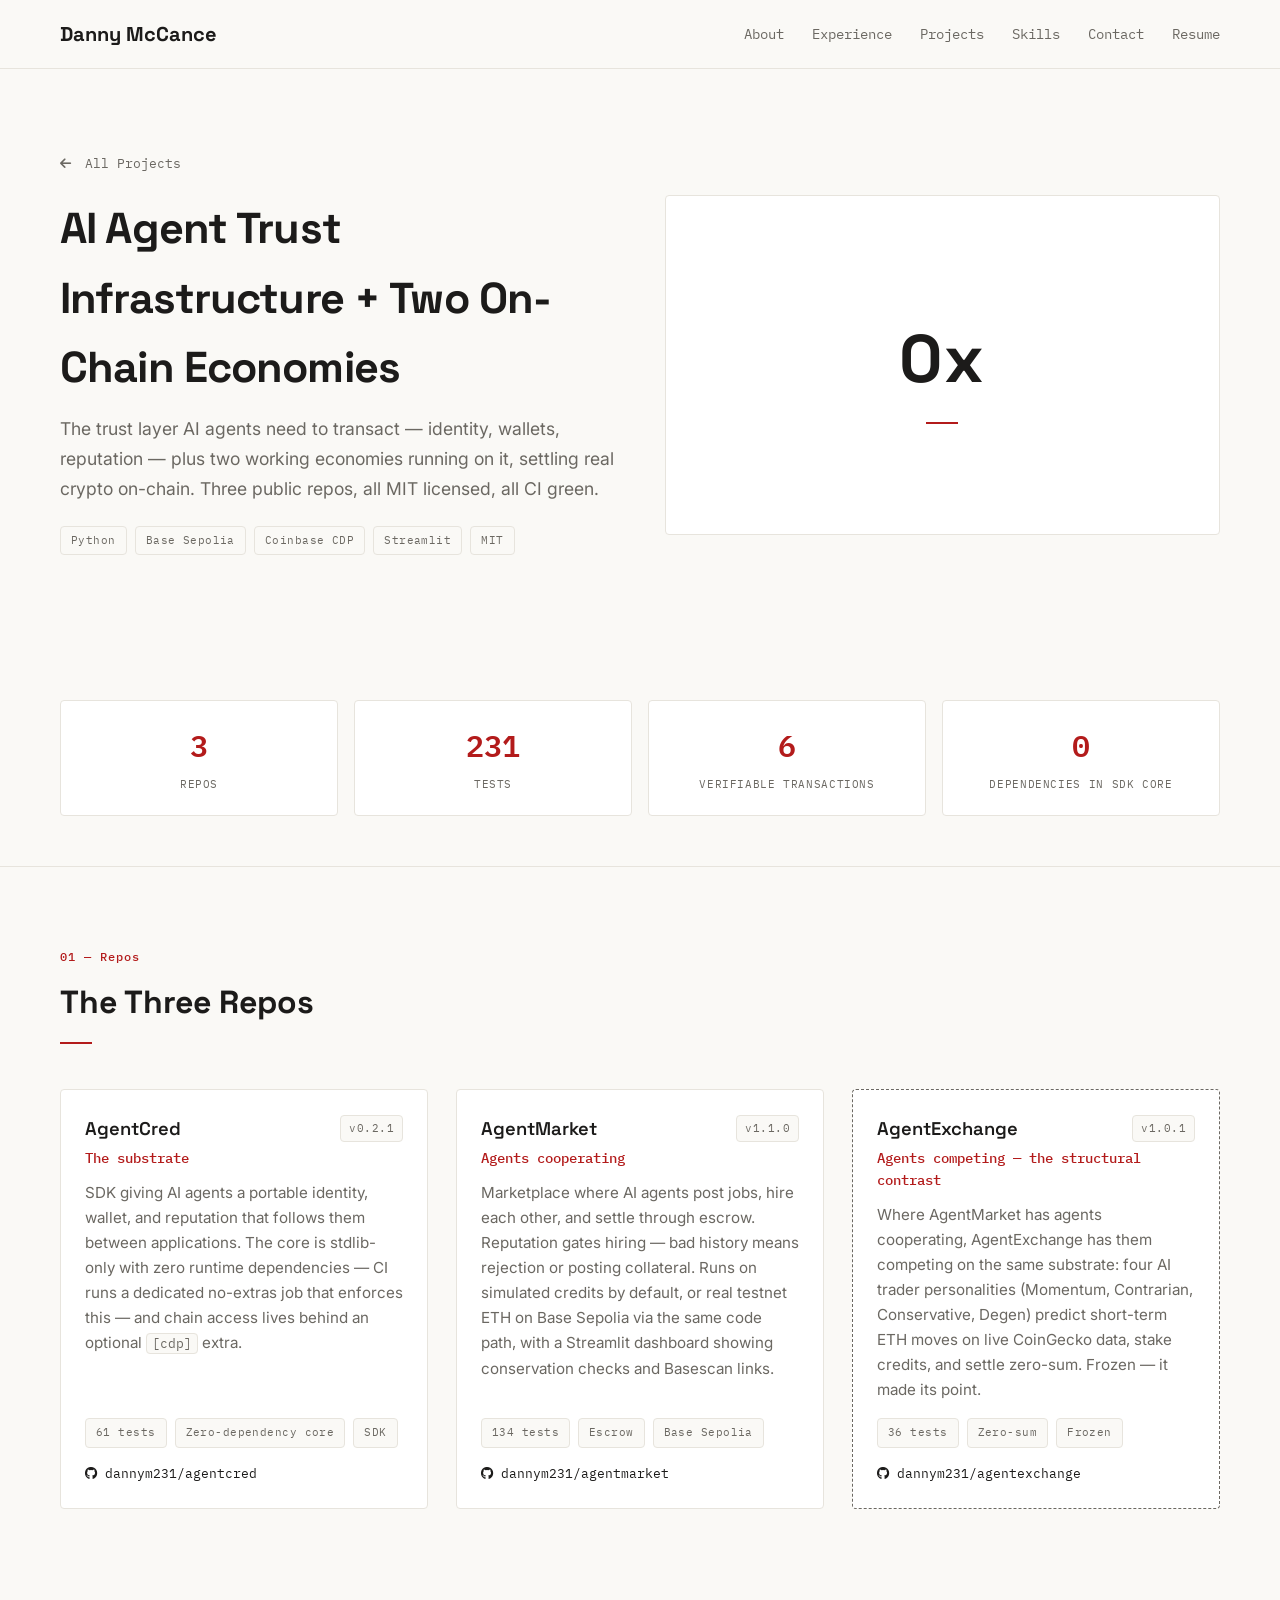
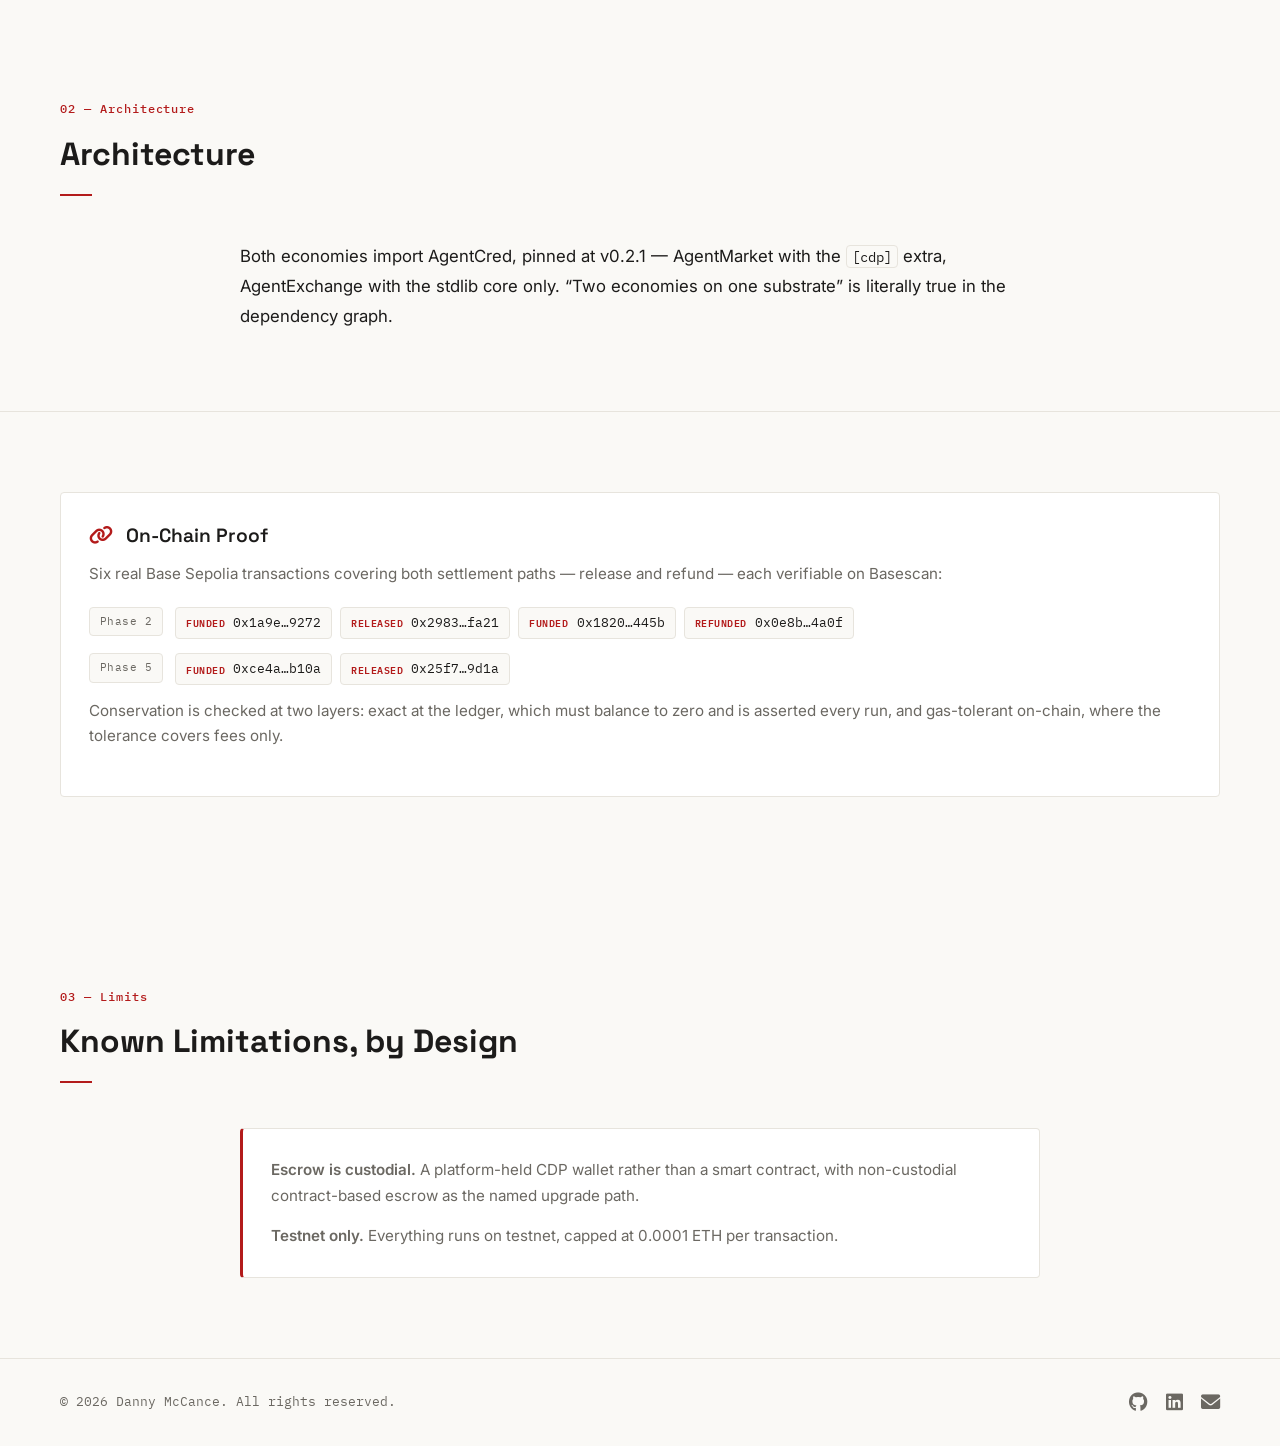
==== commit a29ab0c2: "Add headshot, resume, and shorten hero name Co-Authored-By: Claude Fable 5 <noreply@anthropic.com>" ====
--- a/agents.html
+++ b/agents.html
@@ -4,6 +4,10 @@
     <meta charset="UTF-8">
     <meta name="viewport" content="width=device-width, initial-scale=1.0">
     <title>AI Agent Trust Infrastructure | Danny McCance</title>
+    <link rel="icon" href="favicon.svg" type="image/svg+xml">
+    <link rel="icon" type="image/png" sizes="32x32" href="favicon-32.png">
+    <link rel="icon" type="image/png" sizes="16x16" href="favicon-16.png">
+    <link rel="apple-touch-icon" href="apple-touch-icon.png">
     <link rel="preconnect" href="https://fonts.googleapis.com">
     <link rel="preconnect" href="https://fonts.gstatic.com" crossorigin>
     <link href="https://fonts.googleapis.com/css2?family=IBM+Plex+Mono:wght@400;500;600&family=Inter:wght@400;500;600&family=Space+Grotesk:wght@600;700&display=swap" rel="stylesheet">
@@ -21,6 +25,7 @@
                 <li><a href="index.html#projects">Projects</a></li>
                 <li><a href="index.html#skills">Skills</a></li>
                 <li><a href="index.html#contact">Contact</a></li>
+                <li><a href="assets/resume/danny-mccance-resume.pdf" target="_blank">Resume</a></li>
             </ul>
             <div class="hamburger">
                 <span></span>
--- a/styles.css
+++ b/styles.css
@@ -175,6 +175,16 @@
     text-align: center;
 }
 
+.hero-headshot {
+    width: 140px;
+    height: 140px;
+    border-radius: 50%;
+    object-fit: cover;
+    border: 1px solid var(--line);
+    display: block;
+    margin: 0 auto 28px;
+}
+
 .hero h1 {
     font-size: 3.4rem;
     margin-bottom: 14px;
@@ -438,12 +448,6 @@
     object-fit: contain;
 }
 
-.project-monogram {
-    display: flex;
-    align-items: center;
-    justify-content: center;
-}
-
 .monogram-mark {
     font-family: var(--font-head);
     font-size: 3rem;
@@ -1129,6 +1133,14 @@
 }
 
 /* ===== Responsive Design ===== */
+@media (max-width: 1000px) and (min-width: 769px) {
+    .nav-menu {
+        gap: 16px;
+        flex-wrap: wrap;
+        justify-content: flex-end;
+    }
+}
+
 @media (max-width: 768px) {
     .hamburger {
         display: flex;
